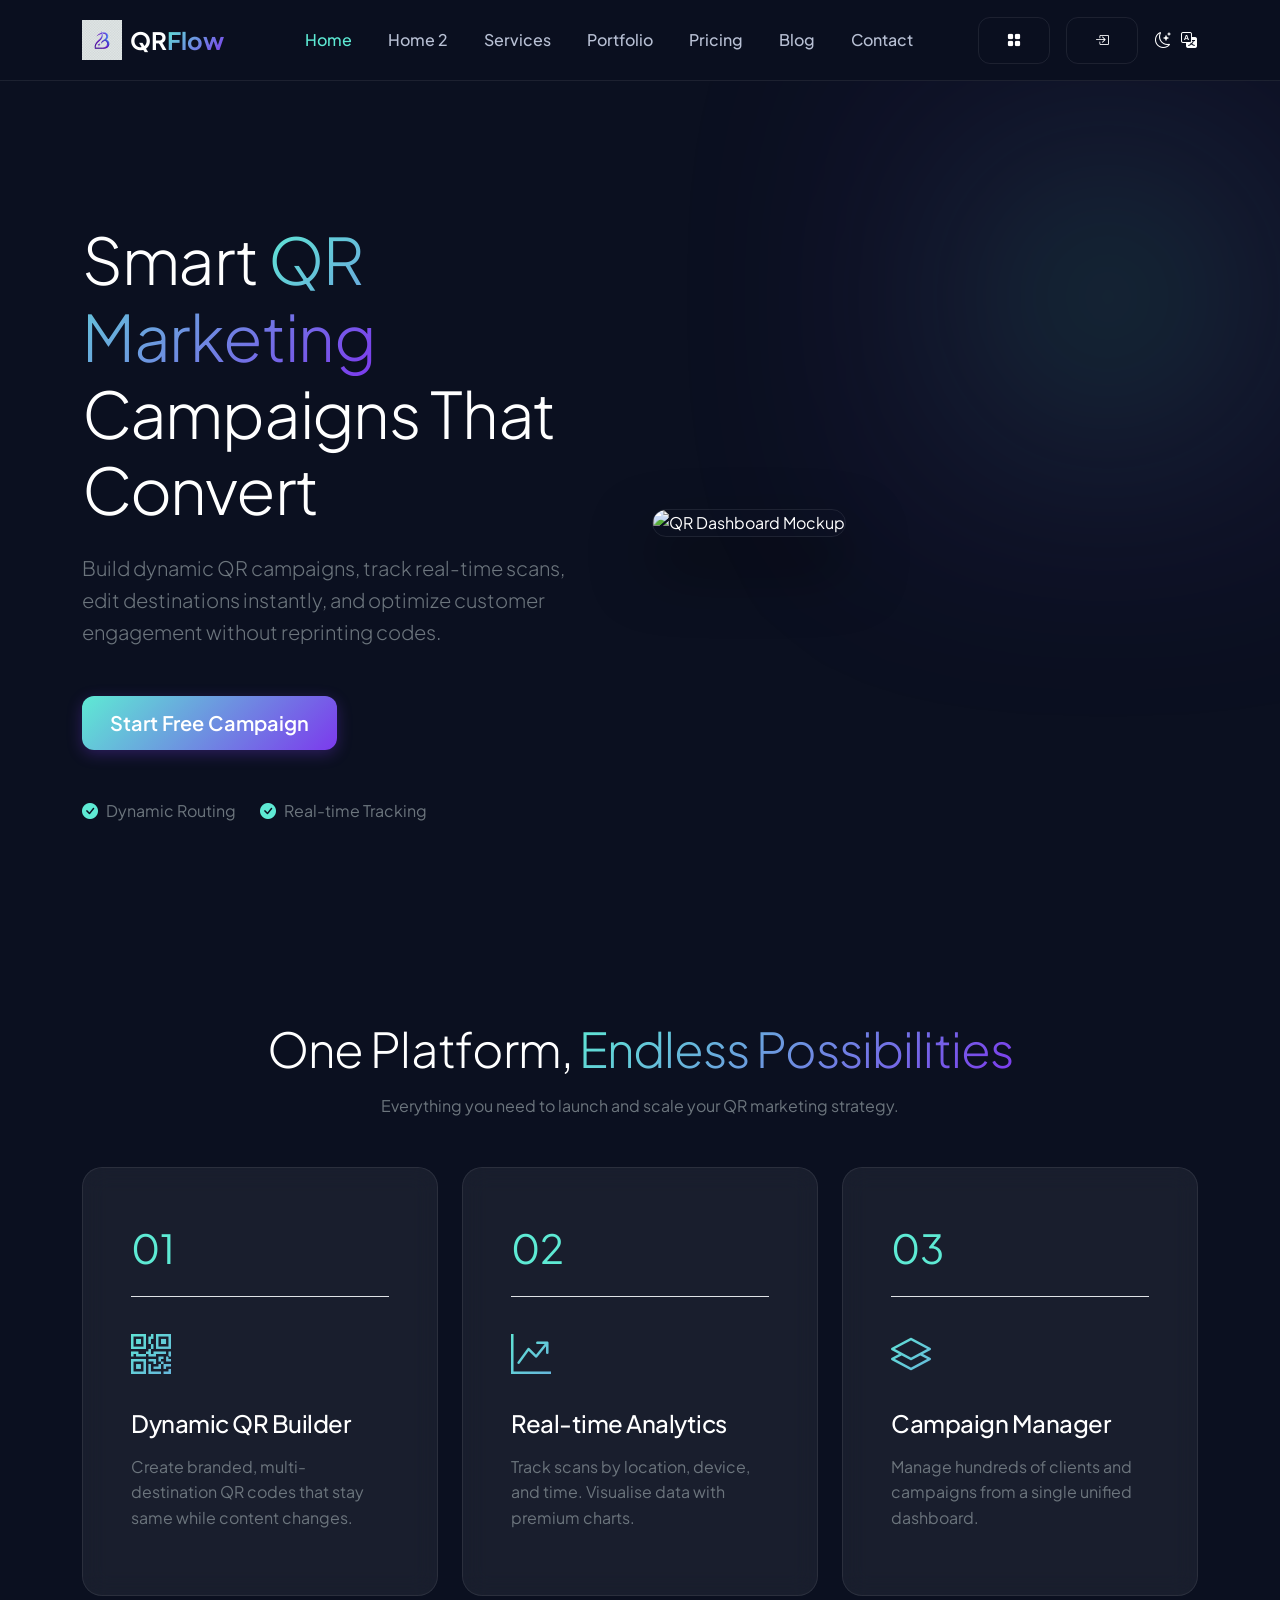
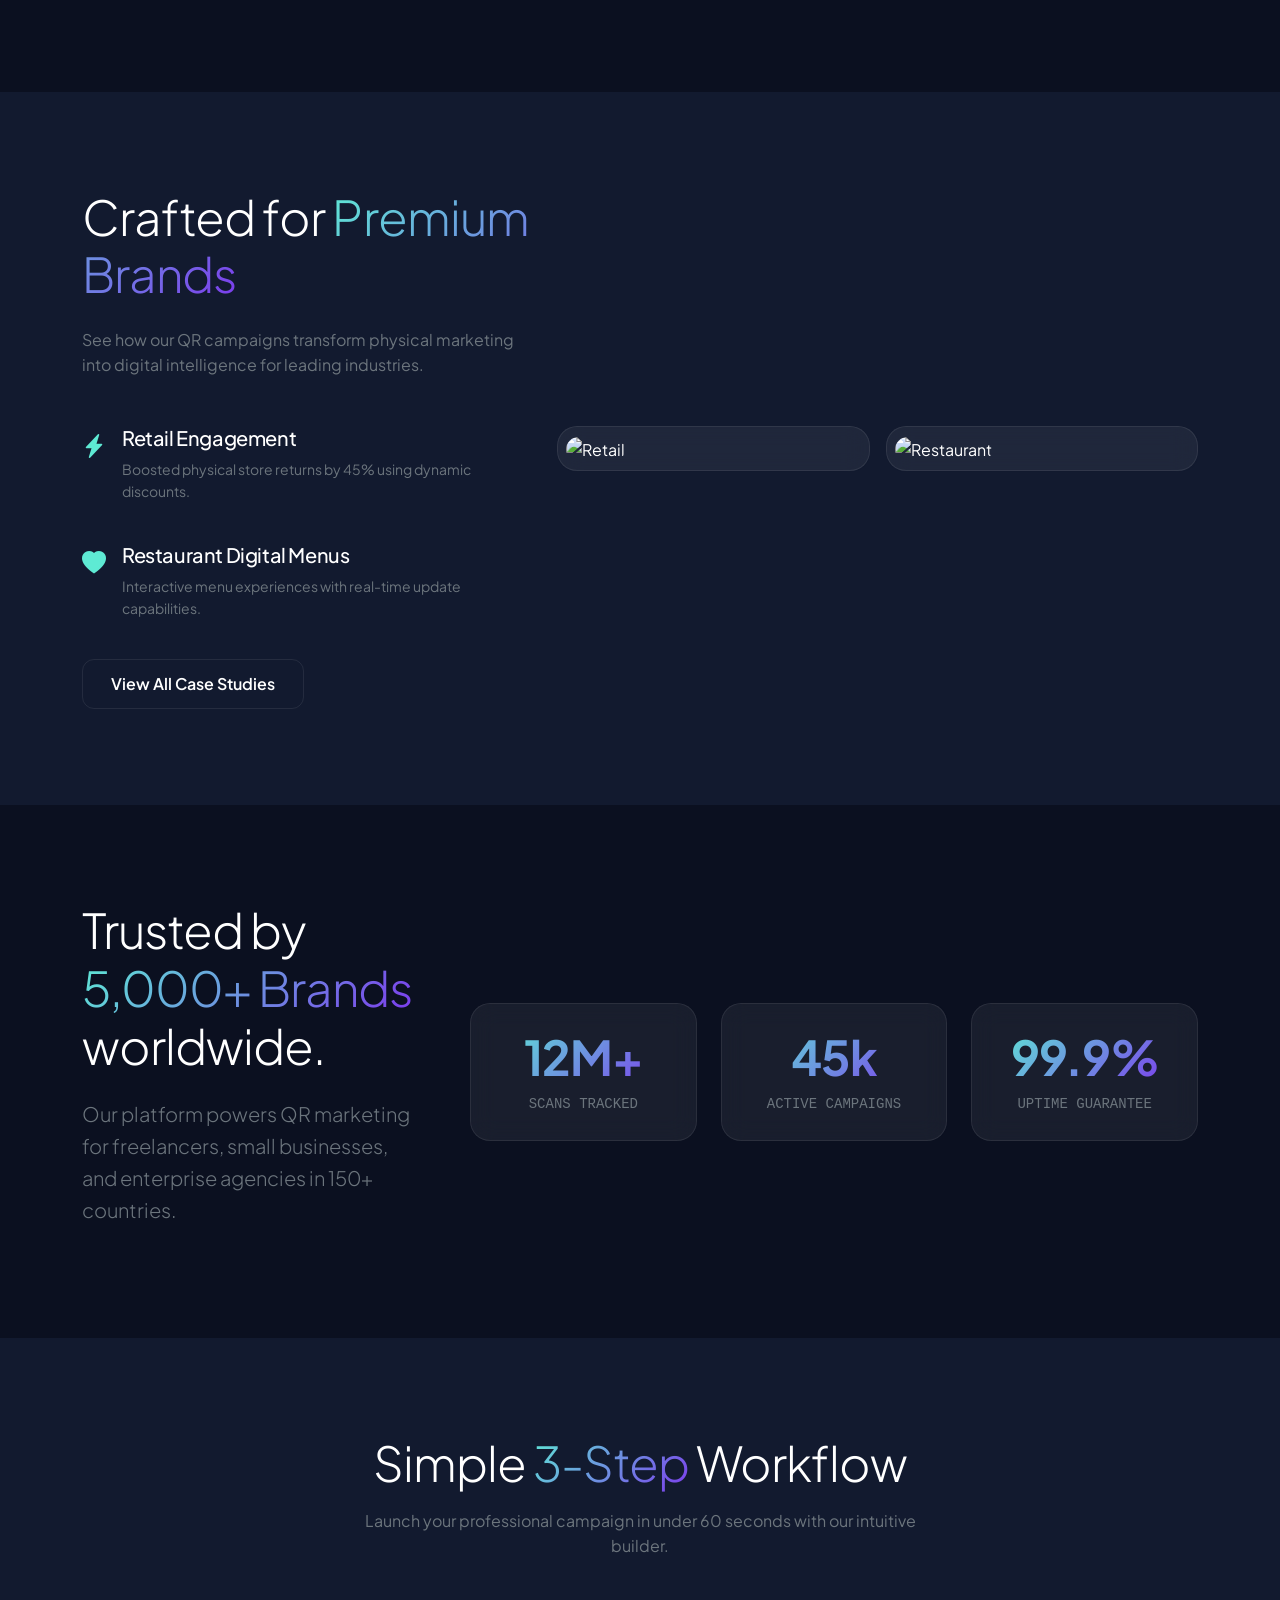
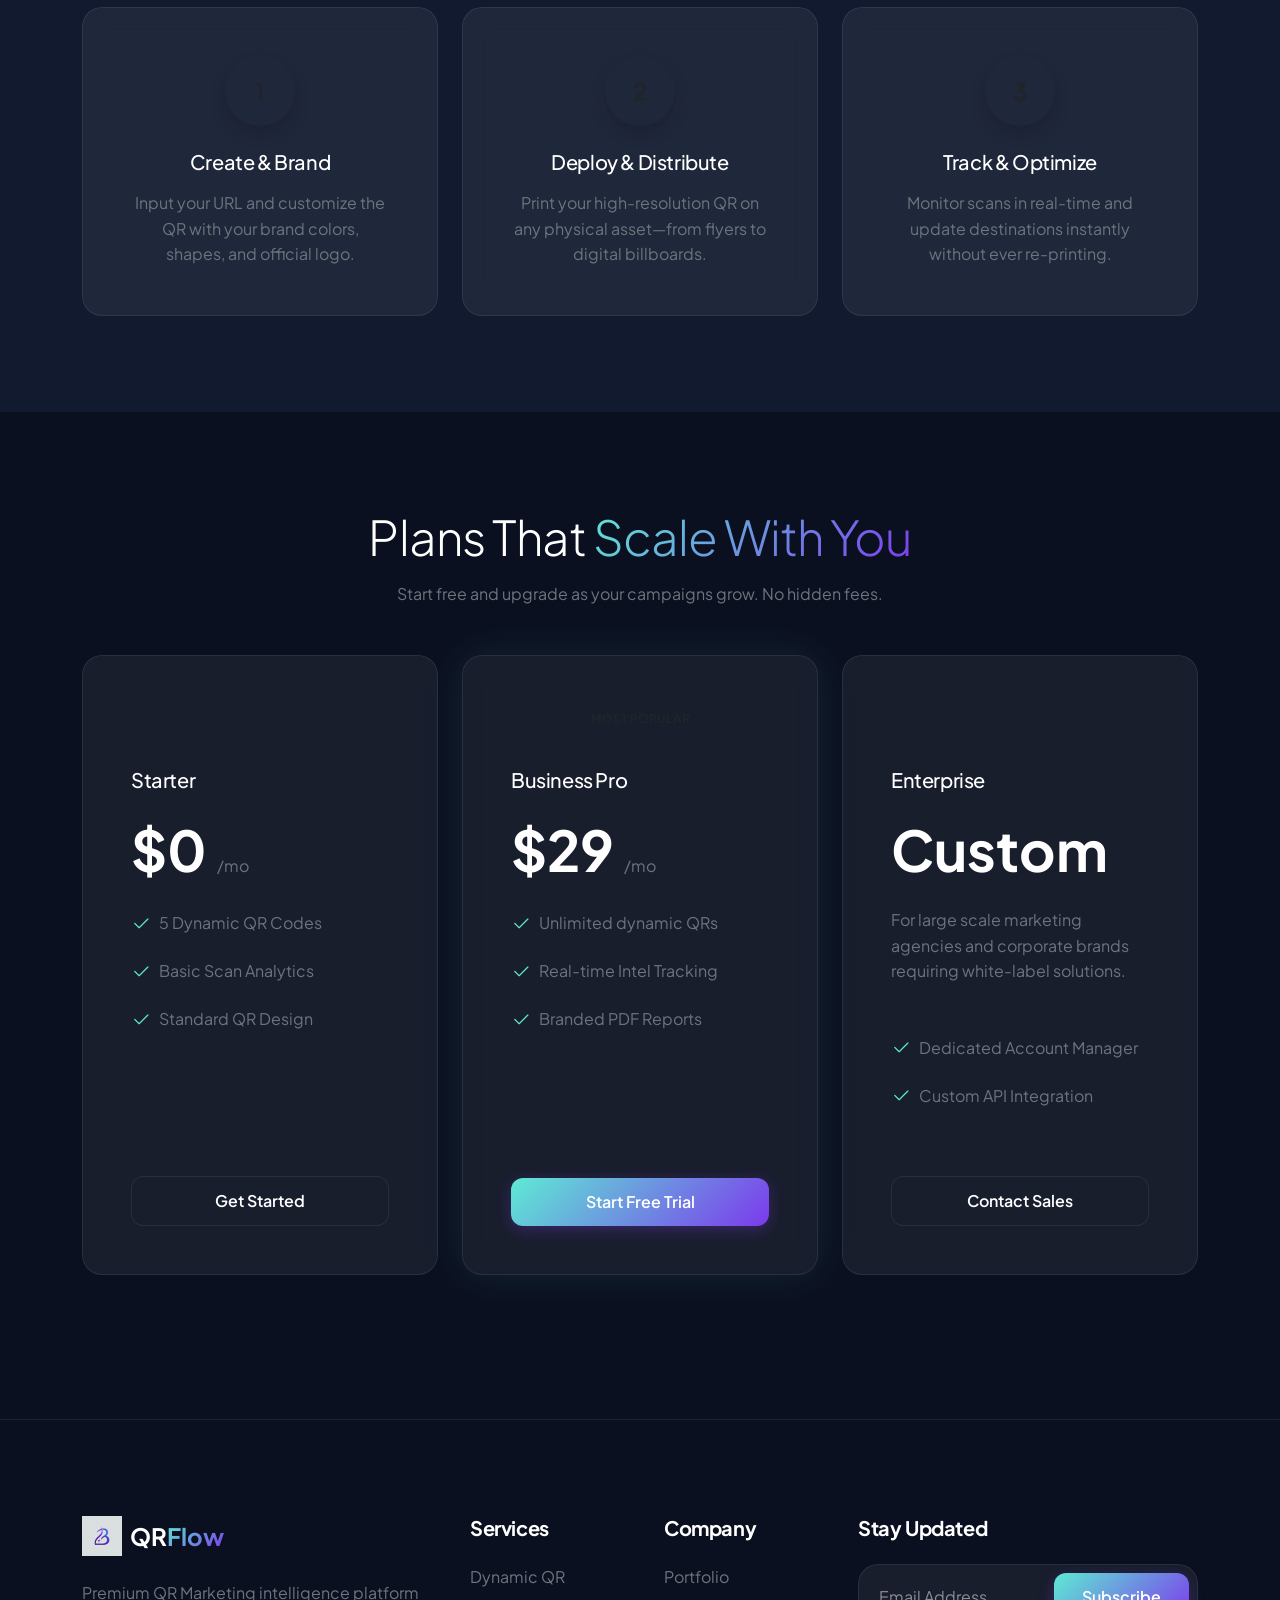
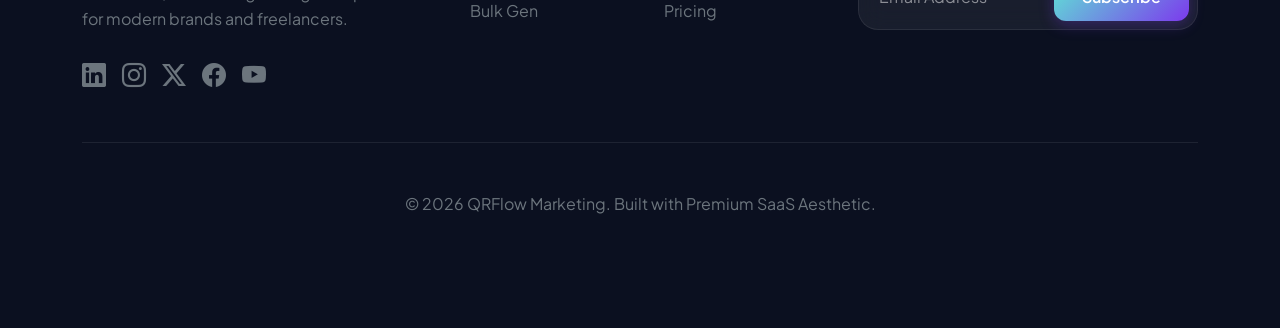
==== index.html @ 8a3e32c3 "Initialize project: Complete Premium QR SaaS platform with standardized UI and dark mode support" ====
<!DOCTYPE html>
<html lang="en">

<head>
    <meta charset="UTF-8">
    <meta name="viewport" content="width=device-width, initial-scale=1.0">
    <title>QR Campaign Builder | Smart QR Marketing Platform</title>
    <meta name="description"
        content="Build dynamic QR marketing campaigns, track scans in real-time, and optimize engagement with premium branded QR experiences.">

    <!-- Bootstrap 5 CDN -->
    <link href="https://cdn.jsdelivr.net/npm/bootstrap@10.0.0-alpha1/dist/css/bootstrap.min.css" rel="stylesheet"
        integrity="sha384-GLhlTQ8iRABdZLl6O3oVMWSktQOp6b7In1Zl3/Jr59b6EGGoI1aFkw7cmDA6j6gD" crossorigin="anonymous">
    <!-- Using 5.3.0 since 10.0.0 is not a valid version -->
    <link href="https://cdn.jsdelivr.net/npm/bootstrap@5.3.0/dist/css/bootstrap.min.css" rel="stylesheet">
    <link rel="stylesheet" href="https://cdn.jsdelivr.net/npm/bootstrap-icons@1.10.5/font/bootstrap-icons.css">

    <!-- Custom CSS -->
    <link rel="stylesheet" href="assets/css/style.css">
    <link rel="stylesheet" href="assets/css/dark-mode.css">
    <link rel="stylesheet" href="assets/css/rtl.css">
</head>

<body>

    <!-- Navbar -->
    <nav class="navbar navbar-expand-lg navbar-custom sticky-top">
        <div class="container">
            <a class="navbar-brand d-flex align-items-center" href="index.html">
                <img src="assets/images/logo.png" alt="QR Logo" class="me-2">
                <span class="fw-bold text-white fs-4">QR<span class="text-gradient">Flow</span></span>
            </a>
            <button class="navbar-toggler border-0" type="button" data-bs-toggle="collapse" data-bs-target="#navbarNav">
                <i class="bi bi-list text-white fs-2"></i>
            </button>

            <div class="collapse navbar-collapse" id="navbarNav">
                <ul class="navbar-nav mx-auto">
                    <li class="nav-item"><a class="nav-link active" href="index.html">Home</a></li>
                    <li class="nav-item"><a class="nav-link" href="home2.html">Home 2</a></li>
                    <li class="nav-item"><a class="nav-link" href="services.html">Services</a></li>
                    <li class="nav-item"><a class="nav-link" href="portfolio.html">Portfolio</a></li>
                    <li class="nav-item"><a class="nav-link" href="pricing.html">Pricing</a></li>
                    <li class="nav-item"><a class="nav-link" href="blog.html">Blog</a></li>
                    <li class="nav-item"><a class="nav-link" href="contact.html">Contact</a></li>
                </ul>
                <div class="d-flex align-items-center gap-3">
                    <a href="dashboard.html" class="btn btn-outline-custom btn-sm d-flex align-items-center"
                        title="Dashboard">
                        <i class="bi bi-grid-fill"></i>
                    </a>
                    <a href="login.html" class="btn btn-outline-custom btn-sm d-flex align-items-center" title="Login">
                        <i class="bi bi-box-arrow-in-right"></i>
                    </a>
                    <div class="d-flex gap-2">
                        <button class="btn btn-link text-white p-0" id="theme-toggle" title="Toggle Theme">
                            <i class="bi bi-moon-stars"></i>
                        </button>
                        <button class="btn btn-link text-white p-0" id="rtl-toggle" title="Toggle RTL">
                            <i class="bi bi-translate"></i>
                        </button>
                    </div>
                </div>
            </div>
        </div>
    </nav>

    <!-- Hero Section -->
    <header class="hero-section text-center text-lg-start">
        <div class="hero-glow"></div>
        <div class="container">
            <div class="row align-items-center">
                <div class="col-lg-6 mb-5 mb-lg-0">
                    <h1 class="display-3 fw-extrabold mb-4">
                        Smart <span class="text-gradient">QR Marketing</span> <br> Campaigns That Convert
                    </h1>
                    <p class="lead text-secondary mb-5 pe-lg-5">
                        Build dynamic QR campaigns, track real-time scans, edit destinations instantly, and optimize
                        customer engagement without reprinting codes.
                    </p>
                    <div class="d-flex flex-column flex-sm-row gap-3">
                        <a href="dashboard.html" class="btn btn-primary-custom btn-lg">Start Free Campaign</a>
                    </div>
                    <div class="mt-5 d-flex align-items-center gap-4 text-secondary">
                        <div class="d-flex align-items-center"><i
                                class="bi bi-check-circle-fill text-primary-accent me-2"></i> Dynamic Routing</div>
                        <div class="d-flex align-items-center"><i
                                class="bi bi-check-circle-fill text-primary-accent me-2"></i> Real-time Tracking</div>
                    </div>
                </div>
                <div class="col-lg-6">
                    <div class="hero-mockup-wrapper float-animation">
                        <img src="https://yi-files.yellowimages.com/products/2038000/2038367/3128551-cover.jpg"
                            alt="QR Dashboard Mockup" class="img-fluid">
                    </div>
                </div>
            </div>
        </div>
    </header>

    <!-- Core Services Section -->
    <section class="py-5 my-5">
        <div class="container">
            <div class="text-center mb-5">
                <h2 class="display-5 mb-3">One Platform, <span class="text-gradient">Endless Possibilities</span></h2>
                <p class="text-secondary max-w-600 mx-auto">Everything you need to launch and scale your QR marketing
                    strategy.</p>
            </div>
            <div class="row g-4">
                <div class="col-md-4">
                    <div class="glass-card p-5 h-100">
                        <div class="mb-4 fs-1 text-primary-accent border-bottom pb-3">01</div>
                        <i class="bi bi-qr-code fs-1 text-gradient mb-4 d-block"></i>
                        <h3 class="h4 mb-3">Dynamic QR Builder</h3>
                        <p class="text-secondary">Create branded, multi-destination QR codes that stay same while
                            content changes.</p>
                    </div>
                </div>
                <div class="col-md-4">
                    <div class="glass-card p-5 h-100">
                        <div class="mb-4 fs-1 text-primary-accent border-bottom pb-3">02</div>
                        <i class="bi bi-graph-up-arrow fs-1 text-gradient mb-4 d-block"></i>
                        <h3 class="h4 mb-3">Real-time Analytics</h3>
                        <p class="text-secondary">Track scans by location, device, and time. Visualise data with premium
                            charts.</p>
                    </div>
                </div>
                <div class="col-md-4">
                    <div class="glass-card p-5 h-100">
                        <div class="mb-4 fs-1 text-primary-accent border-bottom pb-3">03</div>
                        <i class="bi bi-layers fs-1 text-gradient mb-4 d-block"></i>
                        <h3 class="h4 mb-3">Campaign Manager</h3>
                        <p class="text-secondary">Manage hundreds of clients and campaigns from a single unified
                            dashboard.</p>
                    </div>
                </div>
            </div>
        </div>
    </section>

    <!-- Portfolio/Showcase Section -->
    <section class="py-5 bg-secondary-bg">
        <div class="container py-5">
            <div class="row align-items-center">
                <div class="col-lg-5 mb-5 mb-lg-0">
                    <h2 class="display-5 mb-4">Crafted for <span class="text-gradient">Premium Brands</span></h2>
                    <p class="text-secondary mb-5">See how our QR campaigns transform physical marketing into digital
                        intelligence for leading industries.</p>
                    <ul class="list-unstyled">
                        <li class="mb-4 d-flex align-items-start">
                            <i class="bi bi-lightning-charge-fill text-primary-accent me-3 fs-4"></i>
                            <div>
                                <h4 class="h5">Retail Engagement</h4>
                                <p class="text-secondary text-sm">Boosted physical store returns by 45% using dynamic
                                    discounts.</p>
                            </div>
                        </li>
                        <li class="mb-4 d-flex align-items-start">
                            <i class="bi bi-heart-fill text-primary-accent me-3 fs-4"></i>
                            <div>
                                <h4 class="h5">Restaurant Digital Menus</h4>
                                <p class="text-secondary text-sm">Interactive menu experiences with real-time update
                                    capabilities.</p>
                            </div>
                        </li>
                    </ul>
                    <a href="portfolio.html" class="btn btn-outline-custom">View All Case Studies</a>
                </div>
                <div class="col-lg-7">
                    <div class="row g-3">
                        <div class="col-6">
                            <div class="glass-card p-2">
                                <img src="https://images.unsplash.com/photo-1557821552-17105176677c?auto=format&fit=crop&q=80&w=400"
                                    class="img-fluid rounded-4" alt="Retail">
                            </div>
                        </div>
                        <div class="col-6">
                            <div class="glass-card p-2">
                                <img src="https://images.unsplash.com/photo-1517248135467-4c7edcad34c4?auto=format&fit=crop&q=80&w=400"
                                    class="img-fluid rounded-4" alt="Restaurant">
                            </div>
                        </div>
                    </div>
                </div>
            </div>
        </div>
    </section>

    <!-- Trusted By / Stats Section -->
    <section class="py-5">
        <div class="container py-5">
            <div class="row align-items-center g-5">
                <div class="col-lg-4">
                    <h2 class="display-5 mb-4">Trusted by <span class="text-gradient">5,000+ Brands</span> worldwide.
                    </h2>
                    <p class="text-secondary lead">Our platform powers QR marketing for freelancers, small businesses,
                        and enterprise agencies in 150+ countries.</p>
                </div>
                <div class="col-lg-8">
                    <div class="row g-4 text-center">
                        <div class="col-md-4">
                            <div class="glass-card p-4">
                                <h3 class="display-5 fw-bold text-gradient mb-2">12M+</h3>
                                <p class="text-secondary small mb-0 font-monospace">SCANS TRACKED</p>
                            </div>
                        </div>
                        <div class="col-md-4">
                            <div class="glass-card p-4">
                                <h3 class="display-5 fw-bold text-gradient mb-2">45k</h3>
                                <p class="text-secondary small mb-0 font-monospace">ACTIVE CAMPAIGNS</p>
                            </div>
                        </div>
                        <div class="col-md-4">
                            <div class="glass-card p-4">
                                <h3 class="display-5 fw-bold text-gradient mb-2">99.9%</h3>
                                <p class="text-secondary small mb-0 font-monospace">UPTIME GUARANTEE</p>
                            </div>
                        </div>
                    </div>
                </div>
            </div>
        </div>
    </section>

    <!-- How It Works Section -->
    <section class="py-5 bg-secondary-bg">
        <div class="container py-5">
            <div class="text-center mb-5">
                <h2 class="display-5 mb-3">Simple <span class="text-gradient">3-Step</span> Workflow</h2>
                <p class="text-secondary max-w-600 mx-auto">Launch your professional campaign in under 60 seconds with
                    our intuitive builder.</p>
            </div>
            <div class="row g-4">
                <div class="col-md-4">
                    <div class="glass-card p-5 h-100 text-center">
                        <div class="mb-4 mx-auto d-flex align-items-center justify-content-center bg-primary-accent text-dark fw-bold rounded-circle shadow"
                            style="width: 70px; height: 70px; font-size: 1.5rem;">1</div>
                        <h4 class="h5 mb-3">Create & Brand</h4>
                        <p class="text-secondary mb-0">Input your URL and customize the QR with your brand colors,
                            shapes, and official logo.</p>
                    </div>
                </div>
                <div class="col-md-4">
                    <div class="glass-card p-5 h-100 text-center">
                        <div class="mb-4 mx-auto d-flex align-items-center justify-content-center bg-primary-accent text-dark fw-bold rounded-circle shadow"
                            style="width: 70px; height: 70px; font-size: 1.5rem;">2</div>
                        <h4 class="h5 mb-3">Deploy & Distribute</h4>
                        <p class="text-secondary mb-0">Print your high-resolution QR on any physical asset—from flyers
                            to digital billboards.</p>
                    </div>
                </div>
                <div class="col-md-4">
                    <div class="glass-card p-5 h-100 text-center">
                        <div class="mb-4 mx-auto d-flex align-items-center justify-content-center bg-primary-accent text-dark fw-bold rounded-circle shadow"
                            style="width: 70px; height: 70px; font-size: 1.5rem;">3</div>
                        <h4 class="h5 mb-3">Track & Optimize</h4>
                        <p class="text-secondary mb-0">Monitor scans in real-time and update destinations instantly
                            without ever re-printing.</p>
                    </div>
                </div>
            </div>
        </div>
    </section>

    <!-- Pricing Preview Section -->
    <section class="py-5">
        <div class="container py-5">
            <div class="text-center mb-5">
                <h2 class="display-5 mb-3">Plans That <span class="text-gradient">Scale With You</span></h2>
                <p class="text-secondary max-w-600 mx-auto">Start free and upgrade as your campaigns grow. No hidden
                    fees.</p>
            </div>
            <div class="row g-4 justify-content-center">
                <div class="col-lg-4 col-md-6">
                    <div class="glass-card p-5 h-100 d-flex flex-column">
                        <div style="height: 40px;" class="mb-4"></div> <!-- Badge Spacer -->
                        <h4 class="h5 text-white mb-4">Starter</h4>
                        <div class="display-4 fw-bold mb-4 text-white">$0 <span
                                class="fs-6 text-secondary fw-normal">/mo</span></div>
                        <ul class="list-unstyled mb-5 text-secondary">
                            <li class="mb-3 d-flex align-items-center gap-2"><i
                                    class="bi bi-check2 text-primary-accent fs-5"></i> 5 Dynamic QR Codes</li>
                            <li class="mb-3 d-flex align-items-center gap-2"><i
                                    class="bi bi-check2 text-primary-accent fs-5"></i> Basic Scan Analytics</li>
                            <li class="mb-3 d-flex align-items-center gap-2"><i
                                    class="bi bi-check2 text-primary-accent fs-5"></i> Standard QR Design</li>
                        </ul>
                        <div class="mt-auto">
                            <a href="register.html" class="btn btn-outline-custom w-100">Get Started</a>
                        </div>
                    </div>
                </div>
                <div class="col-lg-4 col-md-6">
                    <div class="glass-card p-5 h-100 border-primary-accent d-flex flex-column"
                        style="box-shadow: 0 0 40px rgba(94, 234, 212, 0.1);">
                        <div class="text-center mb-4" style="height: 40px;">
                            <div class="badge bg-primary-accent text-dark px-3 py-2">MOST POPULAR</div>
                        </div>
                        <h4 class="h5 text-white mb-4">Business Pro</h4>
                        <div class="display-4 fw-bold mb-4 text-white">$29 <span
                                class="fs-6 text-secondary fw-normal">/mo</span></div>
                        <ul class="list-unstyled mb-5 text-secondary">
                            <li class="mb-3 d-flex align-items-center gap-2"><i
                                    class="bi bi-check2 text-primary-accent fs-5"></i> Unlimited dynamic QRs</li>
                            <li class="mb-3 d-flex align-items-center gap-2"><i
                                    class="bi bi-check2 text-primary-accent fs-5"></i> Real-time Intel Tracking</li>
                            <li class="mb-3 d-flex align-items-center gap-2"><i
                                    class="bi bi-check2 text-primary-accent fs-5"></i> Branded PDF Reports</li>
                        </ul>
                        <div class="mt-auto">
                            <a href="register.html" class="btn btn-primary-custom w-100">Start Free Trial</a>
                        </div>
                    </div>
                </div>
                <div class="col-lg-4 col-md-6">
                    <div class="glass-card p-5 h-100 d-flex flex-column">
                        <div style="height: 40px;" class="mb-4"></div> <!-- Badge Spacer -->
                        <h4 class="h5 text-white mb-4">Enterprise</h4>
                        <div class="display-4 fw-bold mb-4 text-white">Custom</div>
                        <p class="text-secondary mb-5">For large scale marketing agencies and corporate brands requiring
                            white-label solutions.</p>
                        <ul class="list-unstyled mb-5 text-secondary">
                            <li class="mb-3 d-flex align-items-center gap-2"><i
                                    class="bi bi-check2 text-primary-accent fs-5"></i> Dedicated Account Manager</li>
                            <li class="mb-3 d-flex align-items-center gap-2"><i
                                    class="bi bi-check2 text-primary-accent fs-5"></i> Custom API Integration</li>
                        </ul>
                        <div class="mt-auto">
                            <a href="contact.html" class="btn btn-outline-custom w-100">Contact Sales</a>
                        </div>
                    </div>
                </div>
            </div>
        </div>
    </section>

    <!-- Footer -->
    <footer class="py-5 mt-5 border-top border-color">
        <div class="container py-5">
            <div class="row g-5">
                <div class="col-lg-4">
                    <a class="navbar-brand d-flex align-items-center mb-4" href="#">
                        <img src="assets/images/logo.png" alt="QR Logo" height="30" class="me-2">
                        <span class="fw-bold text-white fs-4">QR<span class="text-gradient">Flow</span></span>
                    </a>
                    <p class="text-secondary">Premium QR Marketing intelligence platform for modern brands and
                        freelancers.</p>
                    <div class="d-flex gap-3 fs-4 mt-4 social-links">
                        <a href="#" class="text-secondary"><i class="bi bi-linkedin"></i></a>
                        <a href="#" class="text-secondary"><i class="bi bi-instagram"></i></a>
                        <a href="#" class="text-secondary"><i class="bi bi-twitter-x"></i></a>
                        <a href="#" class="text-secondary"><i class="bi bi-facebook"></i></a>
                        <a href="#" class="text-secondary"><i class="bi bi-youtube"></i></a>
                    </div>
                </div>
                <div class="col-6 col-lg-2">
                    <h5 class="mb-4">Services</h5>
                    <ul class="list-unstyled text-secondary">
                        <li class="mb-2"><a href="#" class="text-decoration-none text-secondary">Dynamic QR</a></li>
                        <li class="mb-2"><a href="#" class="text-decoration-none text-secondary">Bulk Gen</a></li>
                    </ul>
                </div>
                <div class="col-6 col-lg-2">
                    <h5 class="mb-4">Company</h5>
                    <ul class="list-unstyled text-secondary">
                        <li class="mb-2"><a href="#" class="text-decoration-none text-secondary">Portfolio</a></li>
                        <li class="mb-2"><a href="#" class="text-decoration-none text-secondary">Pricing</a></li>
                    </ul>
                </div>
                <div class="col-lg-4">
                    <h5 class="mb-4">Stay Updated</h5>
                    <div class="glass-card p-2 d-flex">
                        <input type="email" class="form-control bg-transparent border-0 text-white shadow-none"
                            placeholder="Email Address">
                        <button class="btn btn-primary-custom ms-2">Subscribe</button>
                    </div>
                </div>
            </div>
            <div class="text-center mt-5 pt-5 text-secondary border-top border-color">
                <p>&copy; 2026 QRFlow Marketing. Built with Premium SaaS Aesthetic.</p>
            </div>
        </div>
    </footer>

    <!-- Scripts -->
    <script src="https://cdn.jsdelivr.net/npm/bootstrap@5.3.0/dist/js/bootstrap.bundle.min.js"></script>
    <script src="https://cdn.jsdelivr.net/npm/chart.js"></script>
    <script src="assets/js/main.js"></script>
</body>

</html>
---- assets/css/style.css ----
@import url('https://fonts.googleapis.com/css2?family=Plus+Jakarta+Sans:wght@300;400;500;600;700;800&display=swap');

:root {
    --primary-bg: #0b1020;
    --secondary-bg: #121a2f;
    --card-bg: rgba(255, 255, 255, 0.06);
    --primary-accent: #5eead4;
    --secondary-accent: #7c3aed;
    --gradient-primary: linear-gradient(135deg, #5eead4, #7c3aed);
    --text-primary: #ffffff;
    --text-secondary: #b8c0d4;
    --border-color: rgba(255, 255, 255, 0.08);
    --glow-color: rgba(94, 234, 212, 0.25);
    --success: #22c55e;
    --warning: #f59e0b;
    --error: #ef4444;
    --transition: all 0.3s cubic-bezier(0.4, 0, 0.2, 1);
}

* {
    margin: 0;
    padding: 0;
    box-sizing: border-box;
}

body {
    font-family: 'Plus Jakarta Sans', sans-serif;
    background-color: var(--primary-bg);
    color: var(--text-primary);
    overflow-x: hidden;
    line-height: 1.6;
}

/* Glassmorphism */
.glass-card {
    background: var(--card-bg);
    backdrop-filter: blur(12px);
    -webkit-backdrop-filter: blur(12px);
    border: 1px solid var(--border-color);
    border-radius: 20px;
    transition: var(--transition);
}

.glass-card:hover {
    border-color: var(--primary-accent);
    box-shadow: 0 0 20px var(--glow-color);
    transform: translateY(-5px);
}

/* Typography */
h1,
h2,
h3,
h4,
h5,
h6 {
    font-weight: 700;
    letter-spacing: -0.02em;
}

.text-gradient {
    background: var(--gradient-primary);
    -webkit-background-clip: text;
    background-clip: text;
    -webkit-text-fill-color: transparent;
}

/* Buttons */
.btn-primary-custom {
    background: var(--gradient-primary);
    border: none;
    color: white;
    padding: 12px 28px;
    border-radius: 12px;
    font-weight: 600;
    transition: var(--transition);
    box-shadow: 0 4px 15px rgba(124, 58, 237, 0.3);
}

.btn-primary-custom:hover {
    transform: translateY(-2px);
    box-shadow: 0 6px 20px rgba(124, 58, 237, 0.5);
    color: white;
}

.btn-outline-custom {
    background: transparent;
    border: 1px solid var(--border-color);
    color: var(--text-primary);
    padding: 12px 28px;
    border-radius: 12px;
    font-weight: 600;
    transition: var(--transition);
}

.btn-outline-custom:hover {
    background: var(--card-bg);
    border-color: var(--primary-accent);
    color: var(--primary-accent);
}

/* Navbar */
.navbar-custom {
    background: rgba(11, 16, 32, 0.8);
    backdrop-filter: blur(15px);
    border-bottom: 1px solid var(--border-color);
    padding: 15px 0;
    transition: var(--transition);
}

.navbar-brand img {
    height: 40px;
}

.nav-link {
    color: var(--text-secondary) !important;
    font-weight: 500;
    margin: 0 10px;
    transition: var(--transition);
}

.nav-link:hover,
.nav-link.active {
    color: var(--primary-accent) !important;
}

/* Hero Section */
.hero-section {
    padding: 140px 0 100px;
    position: relative;
    overflow: hidden;
}

.hero-glow {
    position: absolute;
    top: -10%;
    right: -10%;
    width: 600px;
    height: 600px;
    background: radial-gradient(circle, rgba(94, 234, 212, 0.15) 0%, rgba(124, 58, 237, 0.05) 50%, transparent 100%);
    filter: blur(80px);
    z-index: -1;
}

.hero-mockup-wrapper {
    position: relative;
    z-index: 1;
}

.hero-mockup-wrapper img {
    width: 100%;
    border-radius: 30px;
    border: 1px solid var(--border-color);
    box-shadow: 0 30px 60px rgba(0, 0, 0, 0.5);
}

/* Animations */
@keyframes float {
    0% {
        transform: translateY(0px);
    }

    50% {
        transform: translateY(-20px);
    }

    100% {
        transform: translateY(0px);
    }
}

.float-animation {
    animation: float 6s ease-in-out infinite;
}

/* Dashboard UI */
.dashboard-card {
    background: var(--card-bg);
    border: 1px solid var(--border-color);
    border-radius: 16px;
    padding: 24px;
    height: 100%;
    transition: var(--transition);
}

.stat-icon {
    width: 48px;
    height: 48px;
    display: flex;
    align-items: center;
    justify-content: center;
    border-radius: 12px;
    font-size: 1.5rem;
    margin-bottom: 20px;
}

.sidebar-nav {
    list-style: none;
    padding: 0;
}

.sidebar-link {
    display: flex;
    align-items: center;
    padding: 12px 20px;
    color: var(--text-secondary);
    text-decoration: none;
    border-radius: 10px;
    margin-bottom: 8px;
    transition: var(--transition);
}

.sidebar-link i {
    width: 24px;
    margin-right: 12px;
    font-size: 1.2rem;
}

.sidebar-link:hover,
.sidebar-link.active {
    background: rgba(94, 234, 212, 0.1);
    color: var(--primary-accent);
}

.table-glass {
    border-collapse: separate;
    border-spacing: 0 10px;
}

.table-glass tr td,
.table-glass tr th {
    background: var(--card-bg);
    border: none;
    padding: 15px 20px;
    vertical-align: middle;
}

.table-glass tr td:first-child {
    border-radius: 12px 0 0 12px;
}

.table-glass tr td:last-child {
    border-radius: 0 12px 12px 0;
}

.status-badge {
    padding: 5px 12px;
    border-radius: 20px;
    font-size: 0.8rem;
    font-weight: 600;
}

.status-active {
    background: rgba(34, 197, 94, 0.1);
    color: var(--success);
}

.status-paused {
    background: rgba(245, 158, 11, 0.1);
    color: var(--warning);
}

/* Sidebar & Main Content Layout */
.sidebar {
    width: 280px;
    background: var(--secondary-bg);
    border-right: 1px solid var(--border-color);
    height: 100vh;
    position: fixed;
    top: 0;
    left: 0;
    padding: 30px;
    z-index: 1000;
    transition: var(--transition);
}

.main-content {
    margin-left: 280px;
    padding: 40px;
    min-height: 100vh;
}

/* Responsive */
@media (max-width: 991px) {
    .sidebar {
        transform: translateX(-100%);
    }

    .sidebar.active {
        transform: translateX(0);
    }

    .main-content {
        margin-left: 0;
    }
}

.max-w-600 {
    max-width: 600px;
}

.text-sm {
    font-size: 0.875rem;
}

.bg-secondary-bg {
    background-color: var(--secondary-bg);
}

.border-color {
    border-color: var(--border-color) !important;
}

.text-primary-accent {
    color: var(--primary-accent) !important;
}

/* Form Controls Visibility */
.form-control,
.form-select {
    color: var(--text-primary) !important;
}

.form-control::placeholder {
    color: rgba(255, 255, 255, 0.5) !important;
    opacity: 1 !important;
}

.form-control:focus {
    color: var(--text-primary) !important;
    border-color: var(--primary-accent);
    background-color: rgba(255, 255, 255, 0.02);
}

.input-group-text {
    background-color: transparent;
    border-color: var(--border-color);
    color: var(--text-secondary);
}

/* Social Links Hover */
.social-links a {
    transition: all 0.3s ease;
}

.social-links a:hover {
    color: var(--primary-accent) !important;
    transform: translateY(-5px);
}
---- assets/css/dark-mode.css ----
/* Light Mode Overrides for QRFlow Marketing Platform */

body.light-theme {
    --primary-bg: #f1f5f9;
    --secondary-bg: #ffffff;
    --card-bg: #ffffff;
    --text-primary: #0f172a;
    --text-secondary: #475569;
    --border-color: rgba(0, 0, 0, 0.1);
    background-color: var(--primary-bg);
    color: var(--text-primary);
}

/* Navbar Light Theme */
body.light-theme .navbar-custom {
    background: rgba(255, 255, 255, 0.8);
    backdrop-filter: blur(15px);
    border-bottom: 1px solid rgba(0, 0, 0, 0.05);
}

body.light-theme .nav-link {
    color: #475569 !important;
}

body.light-theme .nav-link:hover,
body.light-theme .nav-link.active {
    color: var(--secondary-accent) !important;
}

body.light-theme .navbar-brand .text-white {
    color: #0f172a !important;
}

/* Sections & Typography */
body.light-theme .bg-secondary-bg {
    background-color: #ffffff;
}

body.light-theme .text-secondary {
    color: #475569 !important;
}

body.light-theme .text-white {
    color: #0f172a !important;
}

body.light-theme .display-3,
body.light-theme .display-5,
body.light-theme .h1,
body.light-theme .h2,
body.light-theme .h3,
body.light-theme .h4,
body.light-theme .h5 {
    color: #0f172a;
}

/* Cards & Dashboard Elements */
body.light-theme .glass-card {
    background: #ffffff;
    border-color: rgba(0, 0, 0, 0.1);
    box-shadow: 0 10px 40px rgba(0, 0, 0, 0.04);
}

body.light-theme .glass-card:hover {
    border-color: var(--secondary-accent);
}

body.light-theme .dashboard-card {
    background: #ffffff;
    border-color: rgba(0, 0, 0, 0.08);
    box-shadow: 0 4px 20px rgba(0, 0, 0, 0.02);
}

body.light-theme .sidebar {
    background: #ffffff;
    border-right: 1px solid rgba(0, 0, 0, 0.08);
}

body.light-theme .sidebar-link {
    color: #475569;
}

body.light-theme .sidebar-link:hover,
body.light-theme .sidebar-link.active {
    background: rgba(124, 58, 237, 0.05);
    color: var(--secondary-accent);
}

/* Tables */
body.light-theme .table-dark {
    --bs-table-bg: transparent;
    color: #0f172a;
}

body.light-theme .table-glass tr td,
body.light-theme .table-glass tr th {
    background: #ffffff;
    color: #0f172a;
    border-bottom: 1px solid rgba(0, 0, 0, 0.05);
}

body.light-theme .table-glass th.text-secondary {
    color: #64748b !important;
}

/* Form Controls */
body.light-theme .form-control,
body.light-theme .form-select {
    border-color: rgba(0, 0, 0, 0.1);
    color: #0f172a !important;
}

body.light-theme .form-control::placeholder {
    color: #94a3b8;
}

body.light-theme .input-group-text {
    border-color: rgba(0, 0, 0, 0.1);
    color: #64748b;
}

/* Auth Pages Specific */
body.light-theme .auth-image {
    filter: grayscale(0.2) brightness(1.1);
}

/* Footer */
body.light-theme footer {
    border-top: 1px solid rgba(0, 0, 0, 0.05);
}

body.light-theme footer .text-secondary {
    color: #64748b !important;
}

body.light-theme .border-color {
    border-color: rgba(0, 0, 0, 0.1) !important;
}

/* Buttons */
body.light-theme .btn-outline-custom {
    color: #0f172a;
    border-color: rgba(0, 0, 0, 0.1);
}

body.light-theme .btn-outline-custom:hover {
    background: #f1f5f9;
}
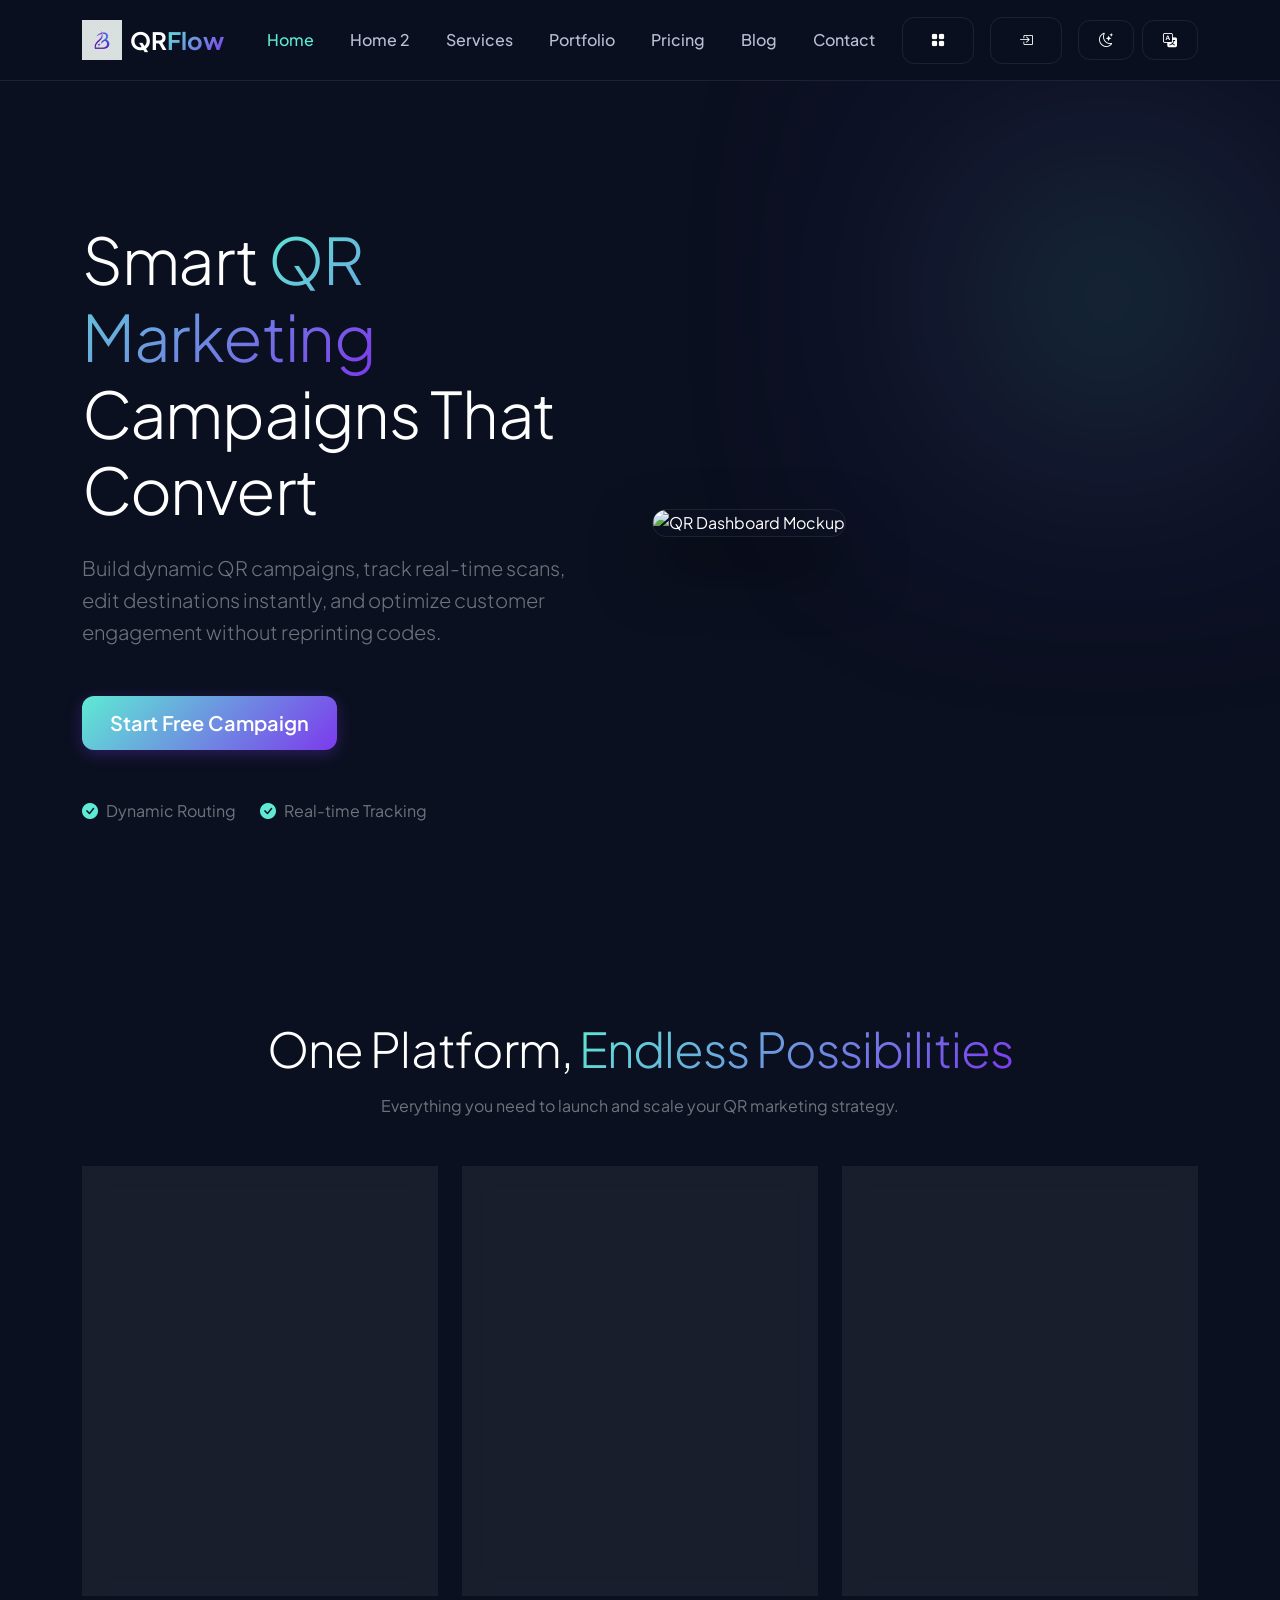
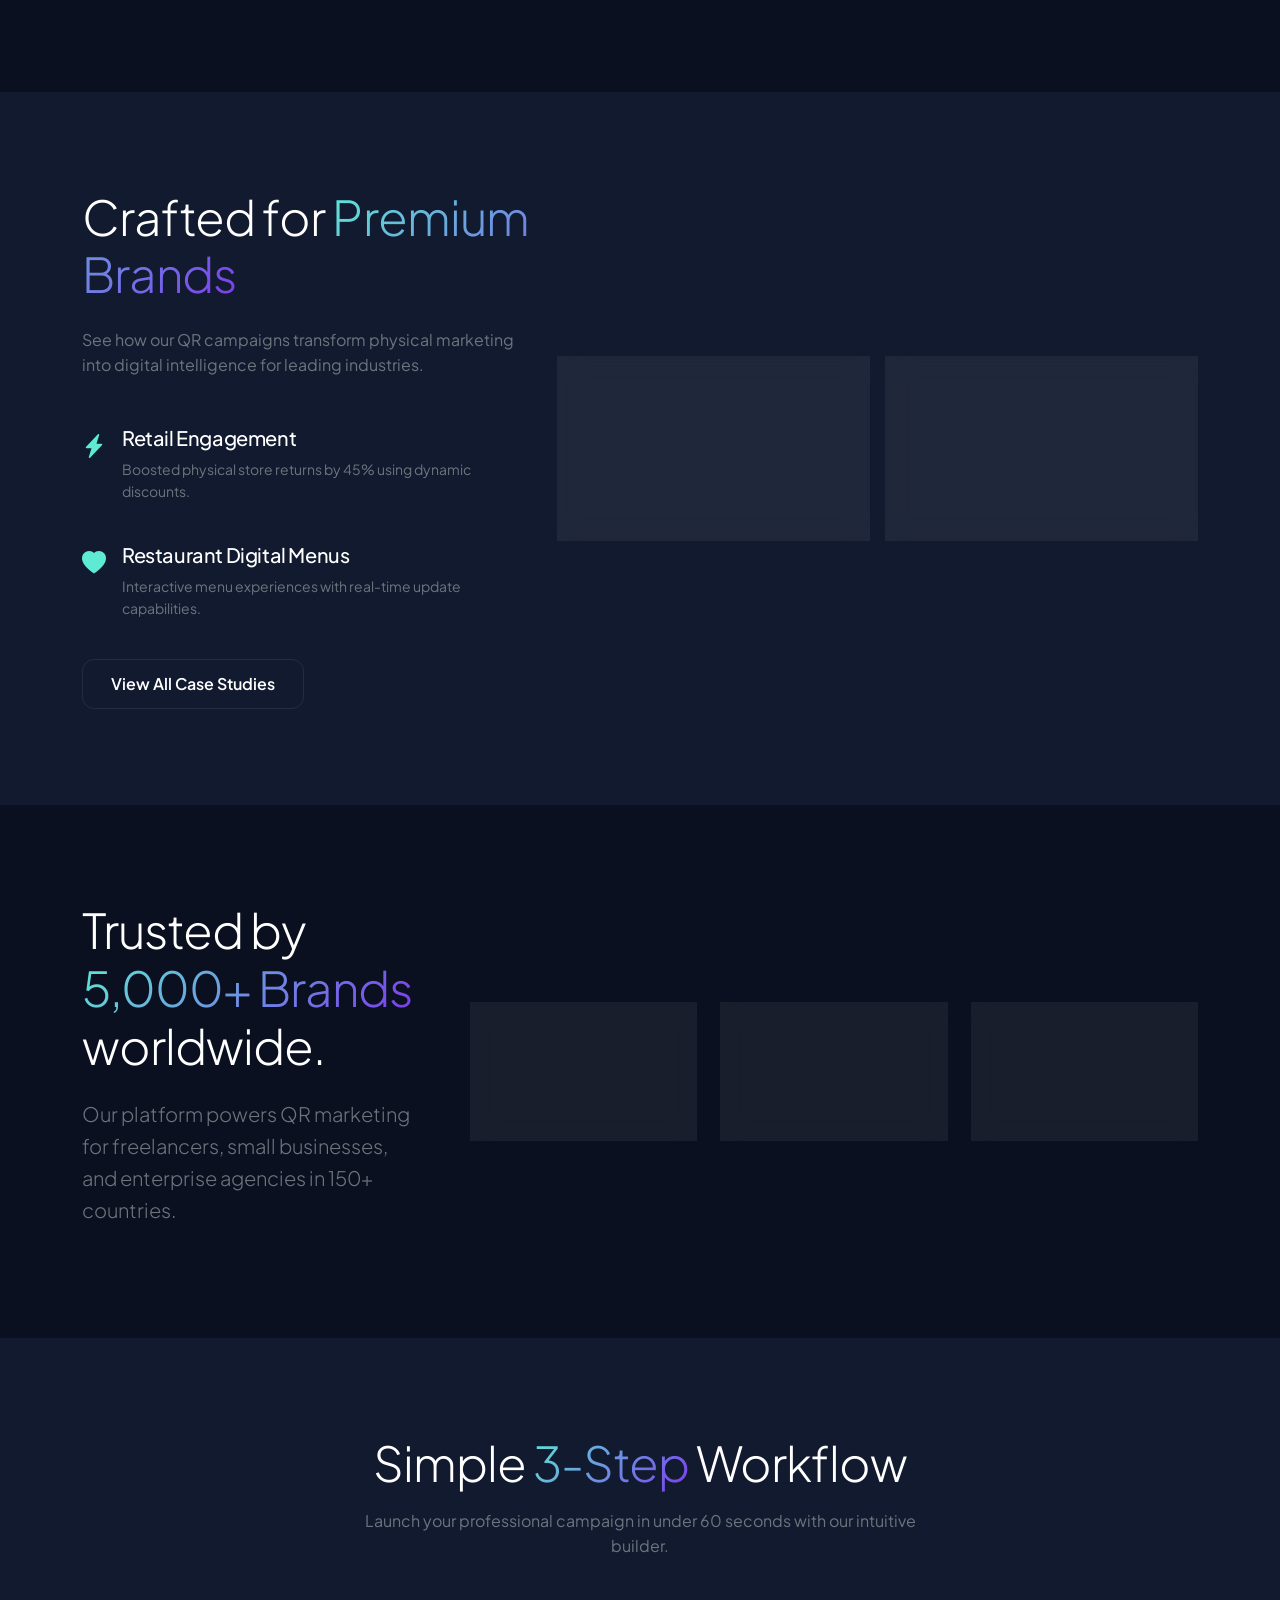
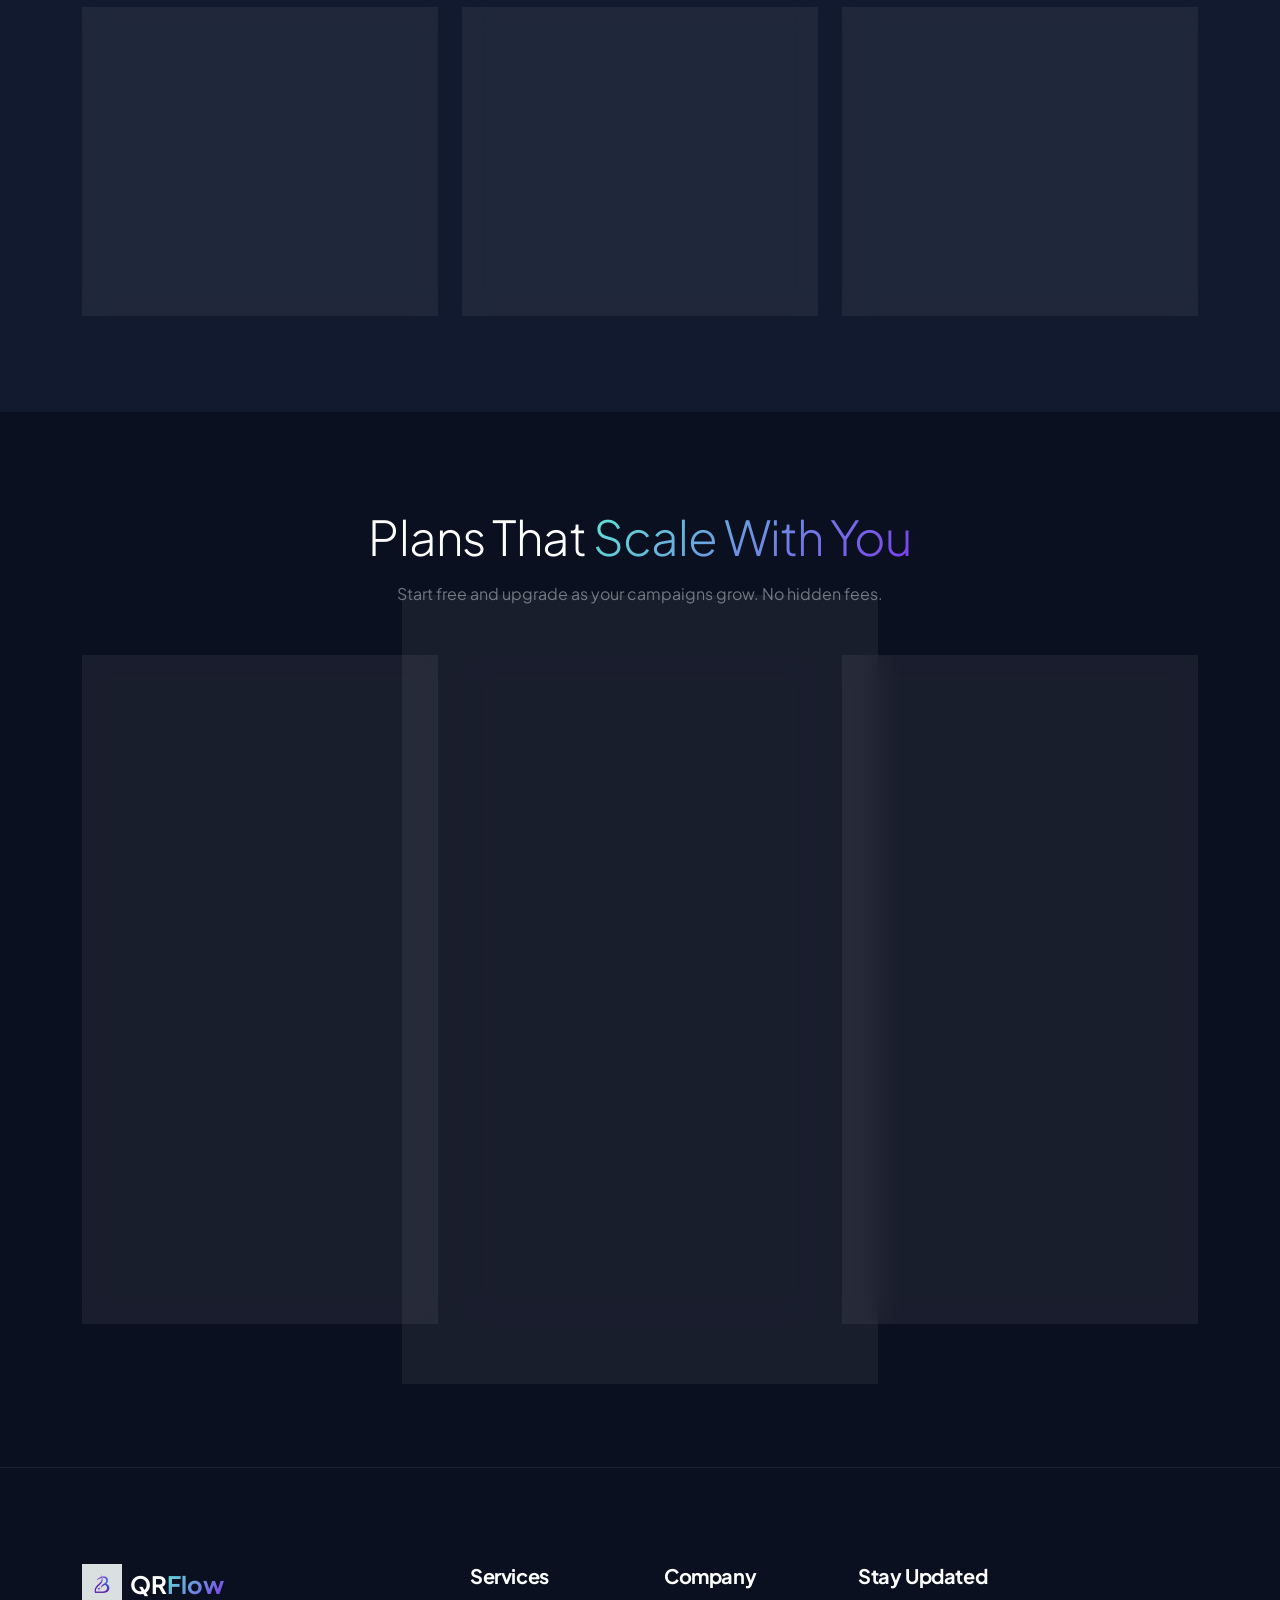
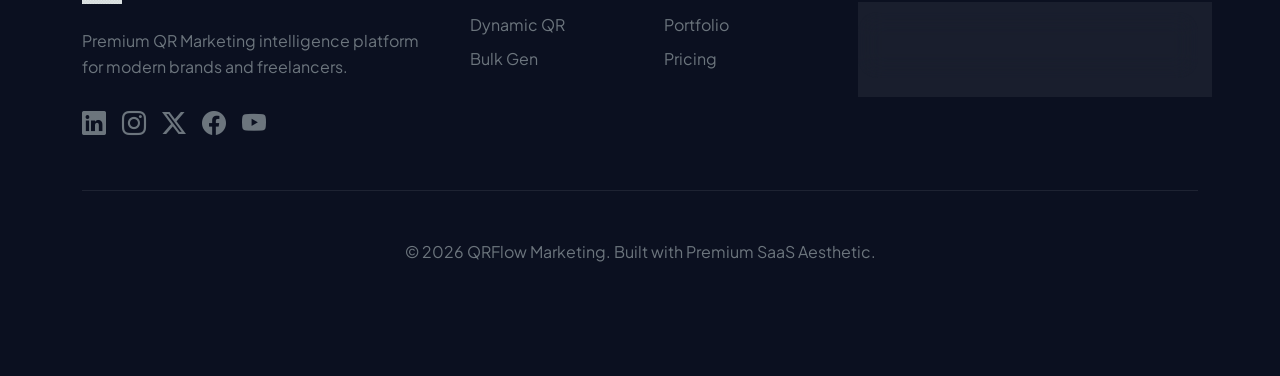
==== commit 5bdba762: "Update website pages and mobile alignment fixes" ====
--- a/index.html
+++ b/index.html
@@ -1,10 +1,11 @@
-<!DOCTYPE html>
+﻿<!DOCTYPE html>
 <html lang="en">
 
 <head>
     <meta charset="UTF-8">
     <meta name="viewport" content="width=device-width, initial-scale=1.0">
     <title>QR Campaign Builder | Smart QR Marketing Platform</title>
+    <link rel="icon" type="image/png" href="assets/images/logo.png">
     <meta name="description"
         content="Build dynamic QR marketing campaigns, track scans in real-time, and optimize engagement with premium branded QR experiences.">
 
@@ -24,7 +25,7 @@
 <body>
 
     <!-- Navbar -->
-    <nav class="navbar navbar-expand-lg navbar-custom sticky-top">
+    <nav class="navbar navbar-expand-xl navbar-custom sticky-top">
         <div class="container">
             <a class="navbar-brand d-flex align-items-center" href="index.html">
                 <img src="assets/images/logo.png" alt="QR Logo" class="me-2">
@@ -53,12 +54,12 @@
                         <i class="bi bi-box-arrow-in-right"></i>
                     </a>
                     <div class="d-flex gap-2">
-                        <button class="btn btn-link text-white p-0" id="theme-toggle" title="Toggle Theme">
-                            <i class="bi bi-moon-stars"></i>
-                        </button>
-                        <button class="btn btn-link text-white p-0" id="rtl-toggle" title="Toggle RTL">
-                            <i class="bi bi-translate"></i>
-                        </button>
+                        <button class="btn btn-outline-custom btn-sm d-flex align-items-center justify-content-center nav-toggle-btn" id="theme-toggle" title="Toggle Theme">
+                <i class="bi bi-moon-stars"></i>
+            </button>
+                        <button class="btn btn-outline-custom btn-sm d-flex align-items-center justify-content-center nav-toggle-btn" id="rtl-toggle" title="RTL">
+                <i class="bi bi-translate"></i>
+            </button>
                     </div>
                 </div>
             </div>
@@ -171,13 +172,13 @@
                         <div class="col-6">
                             <div class="glass-card p-2">
                                 <img src="https://images.unsplash.com/photo-1557821552-17105176677c?auto=format&fit=crop&q=80&w=400"
-                                    class="img-fluid rounded-4" alt="Retail">
+                                    class="img-fluid rounded-4 premium-brand-img" alt="Retail">
                             </div>
                         </div>
                         <div class="col-6">
                             <div class="glass-card p-2">
                                 <img src="https://images.unsplash.com/photo-1517248135467-4c7edcad34c4?auto=format&fit=crop&q=80&w=400"
-                                    class="img-fluid rounded-4" alt="Restaurant">
+                                    class="img-fluid rounded-4 premium-brand-img" alt="Restaurant">
                             </div>
                         </div>
                     </div>
@@ -233,8 +234,8 @@
             <div class="row g-4">
                 <div class="col-md-4">
                     <div class="glass-card p-5 h-100 text-center">
-                        <div class="mb-4 mx-auto d-flex align-items-center justify-content-center bg-primary-accent text-dark fw-bold rounded-circle shadow"
-                            style="width: 70px; height: 70px; font-size: 1.5rem;">1</div>
+                        <div class="mb-4 mx-auto d-flex align-items-center justify-content-center fw-bold rounded-circle shadow"
+                            style="width: 70px; height: 70px; font-size: 1.5rem; background-color: var(--primary-accent); color: #0b1020;">1</div>
                         <h4 class="h5 mb-3">Create & Brand</h4>
                         <p class="text-secondary mb-0">Input your URL and customize the QR with your brand colors,
                             shapes, and official logo.</p>
@@ -242,17 +243,17 @@
                 </div>
                 <div class="col-md-4">
                     <div class="glass-card p-5 h-100 text-center">
-                        <div class="mb-4 mx-auto d-flex align-items-center justify-content-center bg-primary-accent text-dark fw-bold rounded-circle shadow"
-                            style="width: 70px; height: 70px; font-size: 1.5rem;">2</div>
+                        <div class="mb-4 mx-auto d-flex align-items-center justify-content-center fw-bold rounded-circle shadow"
+                            style="width: 70px; height: 70px; font-size: 1.5rem; background-color: var(--primary-accent); color: #0b1020;">2</div>
                         <h4 class="h5 mb-3">Deploy & Distribute</h4>
-                        <p class="text-secondary mb-0">Print your high-resolution QR on any physical asset—from flyers
+                        <p class="text-secondary mb-0">Print your high-resolution QR on any physical assetâ€”from flyers
                             to digital billboards.</p>
                     </div>
                 </div>
                 <div class="col-md-4">
                     <div class="glass-card p-5 h-100 text-center">
-                        <div class="mb-4 mx-auto d-flex align-items-center justify-content-center bg-primary-accent text-dark fw-bold rounded-circle shadow"
-                            style="width: 70px; height: 70px; font-size: 1.5rem;">3</div>
+                        <div class="mb-4 mx-auto d-flex align-items-center justify-content-center fw-bold rounded-circle shadow"
+                            style="width: 70px; height: 70px; font-size: 1.5rem; background-color: var(--primary-accent); color: #0b1020;">3</div>
                         <h4 class="h5 mb-3">Track & Optimize</h4>
                         <p class="text-secondary mb-0">Monitor scans in real-time and update destinations instantly
                             without ever re-printing.</p>
@@ -275,8 +276,9 @@
                     <div class="glass-card p-5 h-100 d-flex flex-column">
                         <div style="height: 40px;" class="mb-4"></div> <!-- Badge Spacer -->
                         <h4 class="h5 text-white mb-4">Starter</h4>
-                        <div class="display-4 fw-bold mb-4 text-white">$0 <span
+                        <div class="display-4 fw-bold mb-4 text-white" style="min-height: 72px; display: flex; align-items: flex-end;">$0 <span
                                 class="fs-6 text-secondary fw-normal">/mo</span></div>
+                        <div style="min-height: 72px;" class="mb-5"></div>
                         <ul class="list-unstyled mb-5 text-secondary">
                             <li class="mb-3 d-flex align-items-center gap-2"><i
                                     class="bi bi-check2 text-primary-accent fs-5"></i> 5 Dynamic QR Codes</li>
@@ -297,8 +299,9 @@
                             <div class="badge bg-primary-accent text-dark px-3 py-2">MOST POPULAR</div>
                         </div>
                         <h4 class="h5 text-white mb-4">Business Pro</h4>
-                        <div class="display-4 fw-bold mb-4 text-white">$29 <span
+                        <div class="display-4 fw-bold mb-4 text-white" style="min-height: 72px; display: flex; align-items: flex-end;">$29 <span
                                 class="fs-6 text-secondary fw-normal">/mo</span></div>
+                        <div style="min-height: 72px;" class="mb-5"></div>
                         <ul class="list-unstyled mb-5 text-secondary">
                             <li class="mb-3 d-flex align-items-center gap-2"><i
                                     class="bi bi-check2 text-primary-accent fs-5"></i> Unlimited dynamic QRs</li>
@@ -316,9 +319,8 @@
                     <div class="glass-card p-5 h-100 d-flex flex-column">
                         <div style="height: 40px;" class="mb-4"></div> <!-- Badge Spacer -->
                         <h4 class="h5 text-white mb-4">Enterprise</h4>
-                        <div class="display-4 fw-bold mb-4 text-white">Custom</div>
-                        <p class="text-secondary mb-5">For large scale marketing agencies and corporate brands requiring
-                            white-label solutions.</p>
+                        <div class="display-4 fw-bold mb-4 text-white" style="min-height: 72px; display: flex; align-items: flex-end;">Custom</div>
+                        <div style="min-height: 72px;" class="mb-5"></div>
                         <ul class="list-unstyled mb-5 text-secondary">
                             <li class="mb-3 d-flex align-items-center gap-2"><i
                                     class="bi bi-check2 text-primary-accent fs-5"></i> Dedicated Account Manager</li>
@@ -388,4 +390,5 @@
     <script src="assets/js/main.js"></script>
 </body>
 
-</html>+</html>
+
--- a/assets/css/style.css
+++ b/assets/css/style.css
@@ -99,6 +99,15 @@
     color: var(--primary-accent);
 }
 
+.nav-toggle-btn {
+    width: 56px;
+    min-width: 56px;
+    height: 40px;
+    min-height: 40px;
+    padding: 8px 10px;
+    gap: 0;
+}
+
 /* Navbar */
 .navbar-custom {
     background: rgba(11, 16, 32, 0.8);
@@ -152,6 +161,13 @@
     border-radius: 30px;
     border: 1px solid var(--border-color);
     box-shadow: 0 30px 60px rgba(0, 0, 0, 0.5);
+}
+
+.premium-brand-img {
+    width: 100%;
+    aspect-ratio: 16 / 9;
+    object-fit: cover;
+    display: block;
 }
 
 /* Animations */
@@ -346,4 +362,10 @@
 .social-links a:hover {
     color: var(--primary-accent) !important;
     transform: translateY(-5px);
-}+}
+
+@media (min-width: 992px) and (max-width: 1199.98px) {
+    .story-quote {
+        min-height: 108px;
+    }
+}
--- a/assets/css/dark-mode.css
+++ b/assets/css/dark-mode.css
@@ -52,6 +52,11 @@
 body.light-theme .h4,
 body.light-theme .h5 {
     color: #0f172a;
+}
+
+body.light-theme .hero-ai-enhanced-badge {
+    background-color: var(--secondary-accent) !important;
+    color: #ffffff !important;
 }
 
 /* Cards & Dashboard Elements */
@@ -133,6 +138,18 @@
     color: #64748b !important;
 }
 
+body.light-theme footer a {
+    transition: color 0.3s ease, transform 0.3s ease;
+}
+
+body.light-theme footer a:hover {
+    color: var(--secondary-accent) !important;
+}
+
+body.light-theme footer .social-links a:hover {
+    transform: translateY(-5px);
+}
+
 body.light-theme .border-color {
     border-color: rgba(0, 0, 0, 0.1) !important;
 }
@@ -145,4 +162,4 @@
 
 body.light-theme .btn-outline-custom:hover {
     background: #f1f5f9;
-}+}
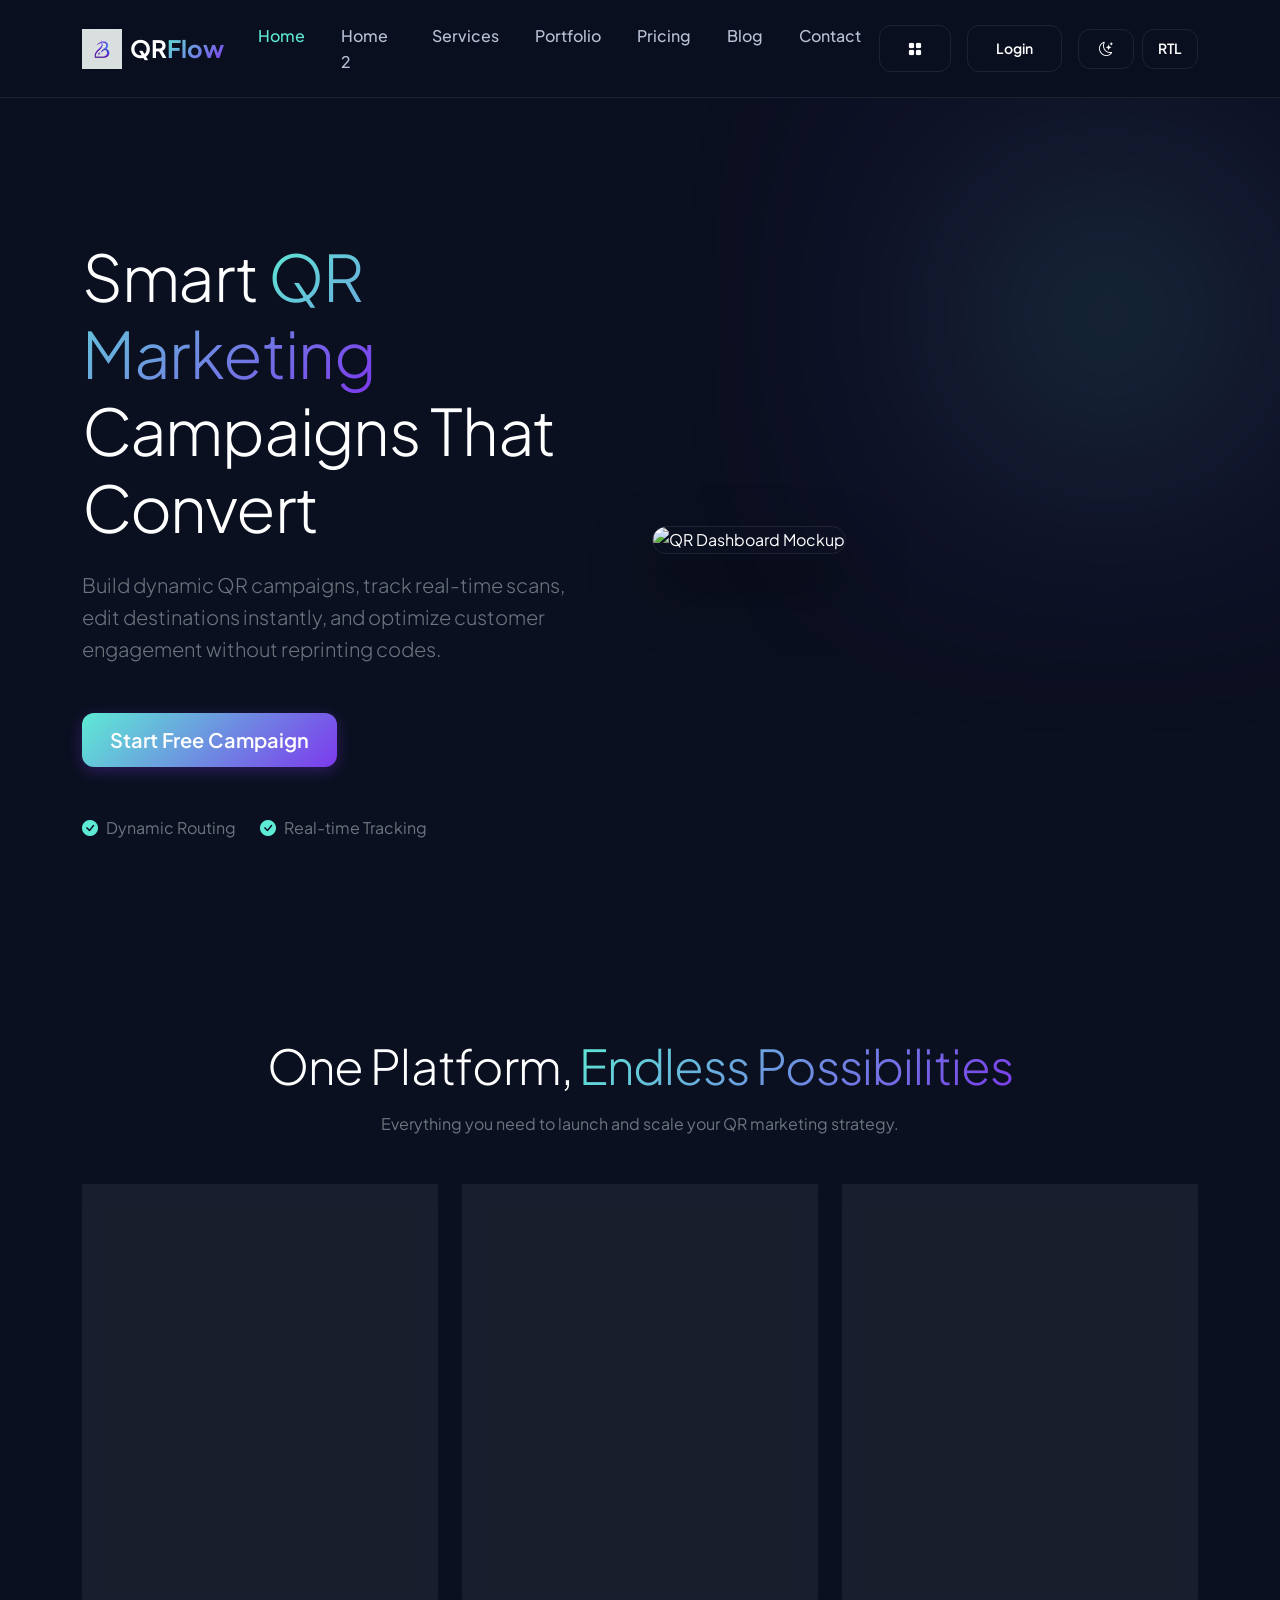
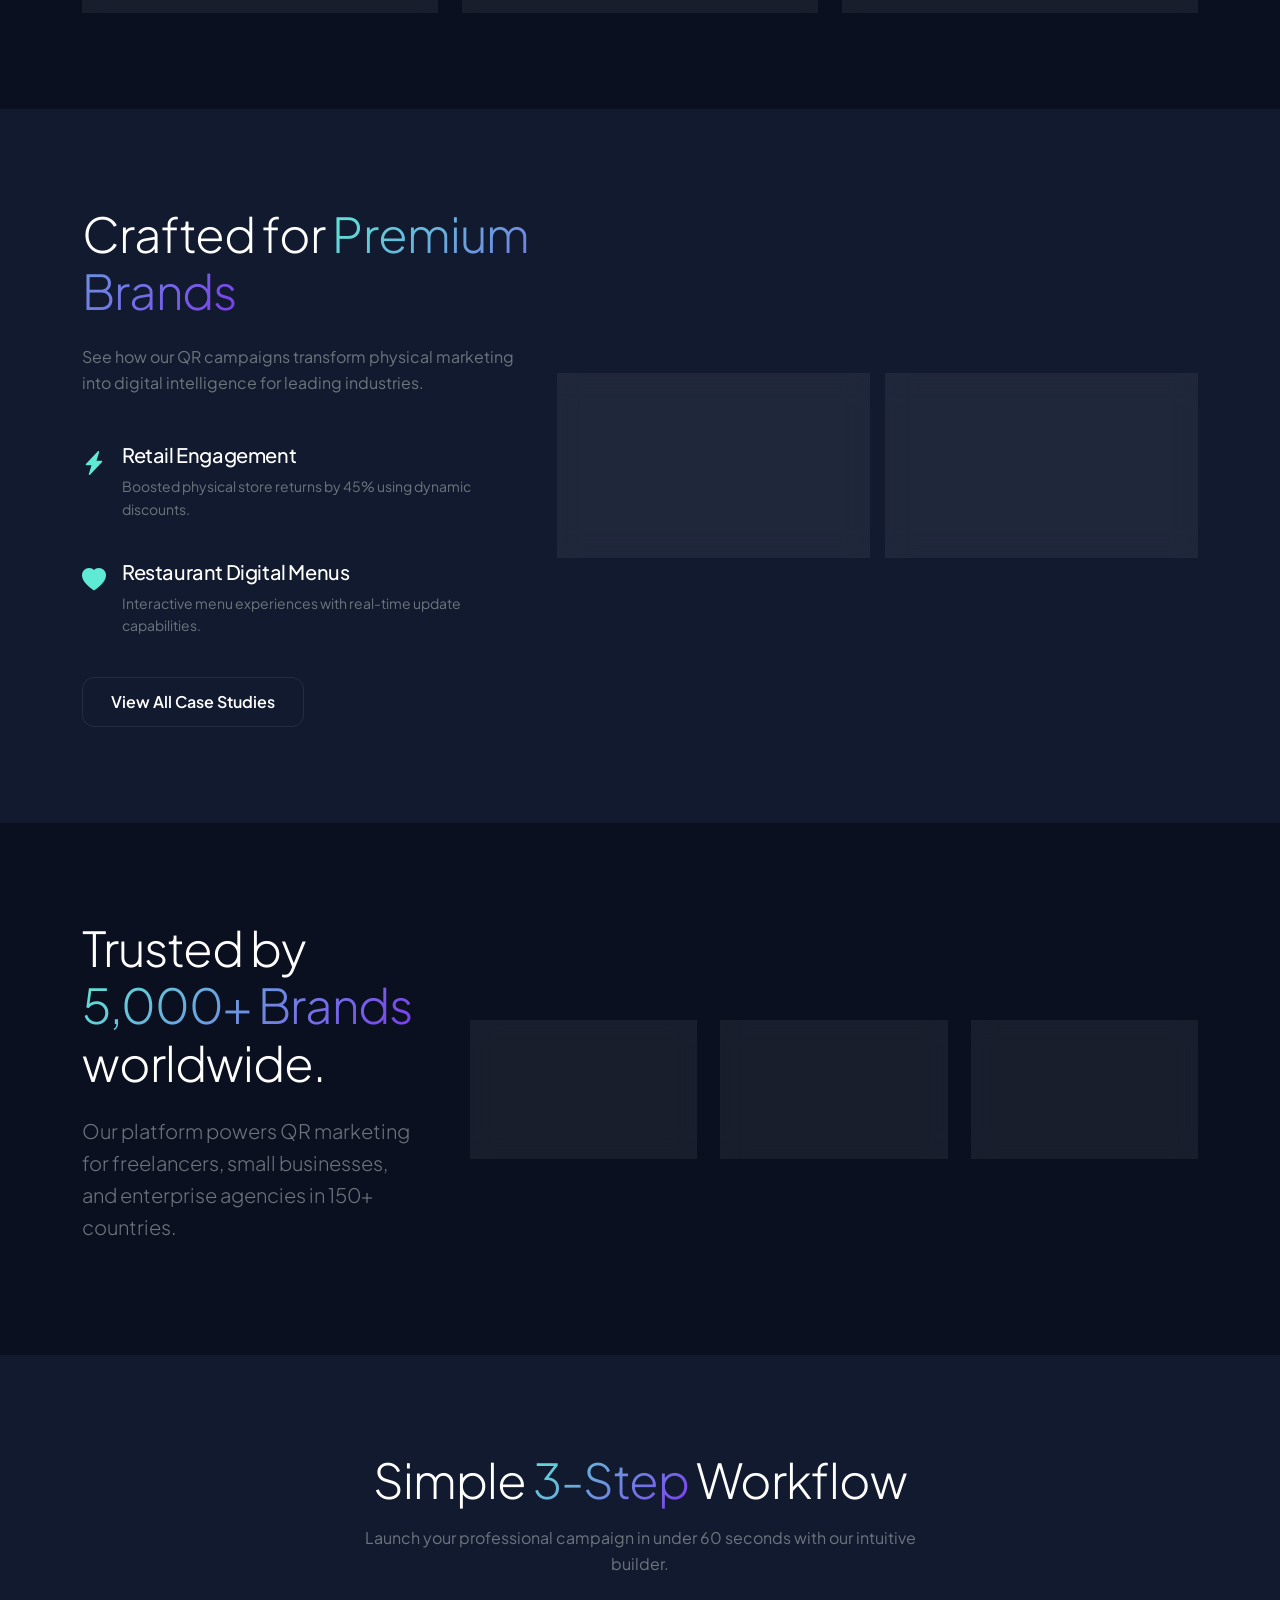
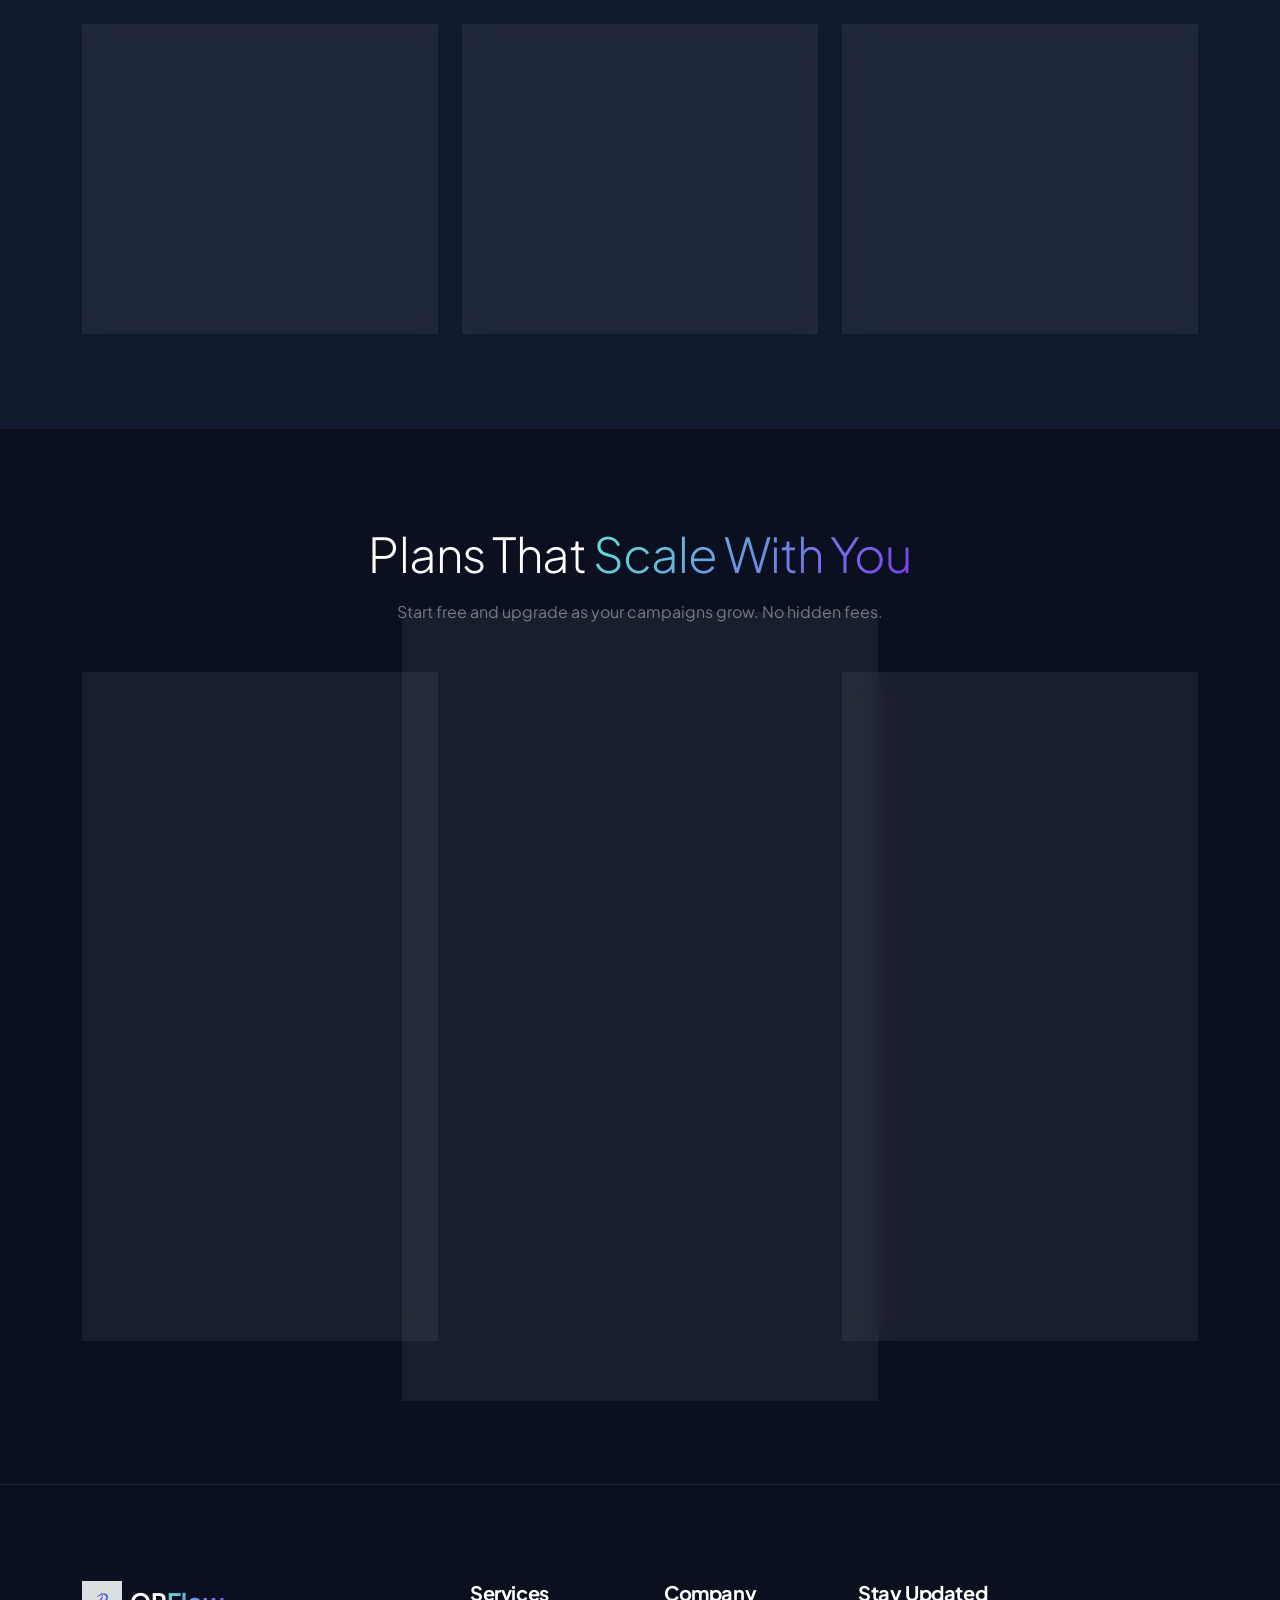
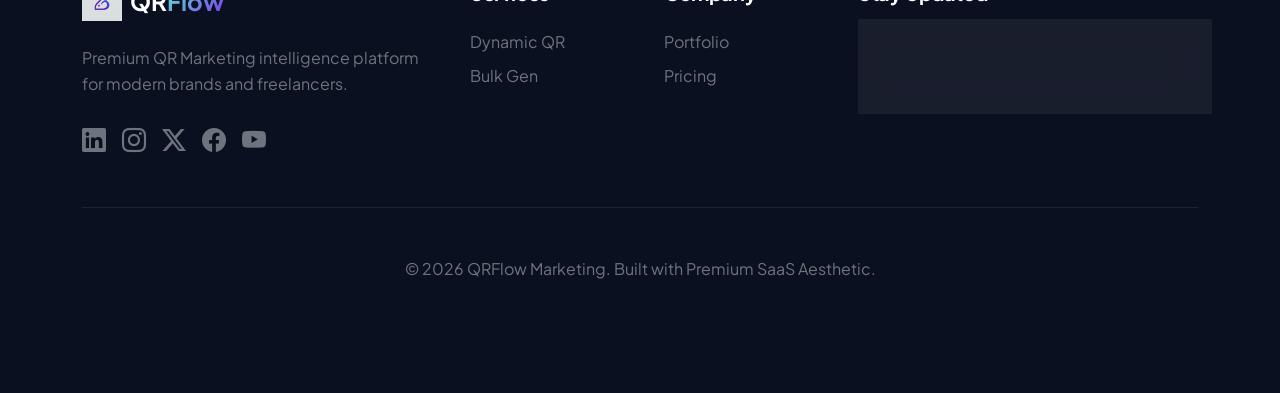
==== commit cb9cb500: "Update nav buttons: Login and RTL labels across pages" ====
--- a/index.html
+++ b/index.html
@@ -1,4 +1,4 @@
-﻿<!DOCTYPE html>
+<!DOCTYPE html>
 <html lang="en">
 
 <head>
@@ -51,14 +51,14 @@
                         <i class="bi bi-grid-fill"></i>
                     </a>
                     <a href="login.html" class="btn btn-outline-custom btn-sm d-flex align-items-center" title="Login">
-                        <i class="bi bi-box-arrow-in-right"></i>
+                        Login
                     </a>
                     <div class="d-flex gap-2">
                         <button class="btn btn-outline-custom btn-sm d-flex align-items-center justify-content-center nav-toggle-btn" id="theme-toggle" title="Toggle Theme">
                 <i class="bi bi-moon-stars"></i>
             </button>
                         <button class="btn btn-outline-custom btn-sm d-flex align-items-center justify-content-center nav-toggle-btn" id="rtl-toggle" title="RTL">
-                <i class="bi bi-translate"></i>
+                RTL
             </button>
                     </div>
                 </div>
@@ -246,7 +246,7 @@
                         <div class="mb-4 mx-auto d-flex align-items-center justify-content-center fw-bold rounded-circle shadow"
                             style="width: 70px; height: 70px; font-size: 1.5rem; background-color: var(--primary-accent); color: #0b1020;">2</div>
                         <h4 class="h5 mb-3">Deploy & Distribute</h4>
-                        <p class="text-secondary mb-0">Print your high-resolution QR on any physical assetâ€”from flyers
+                        <p class="text-secondary mb-0">Print your high-resolution QR on any physical asset—from flyers
                             to digital billboards.</p>
                     </div>
                 </div>
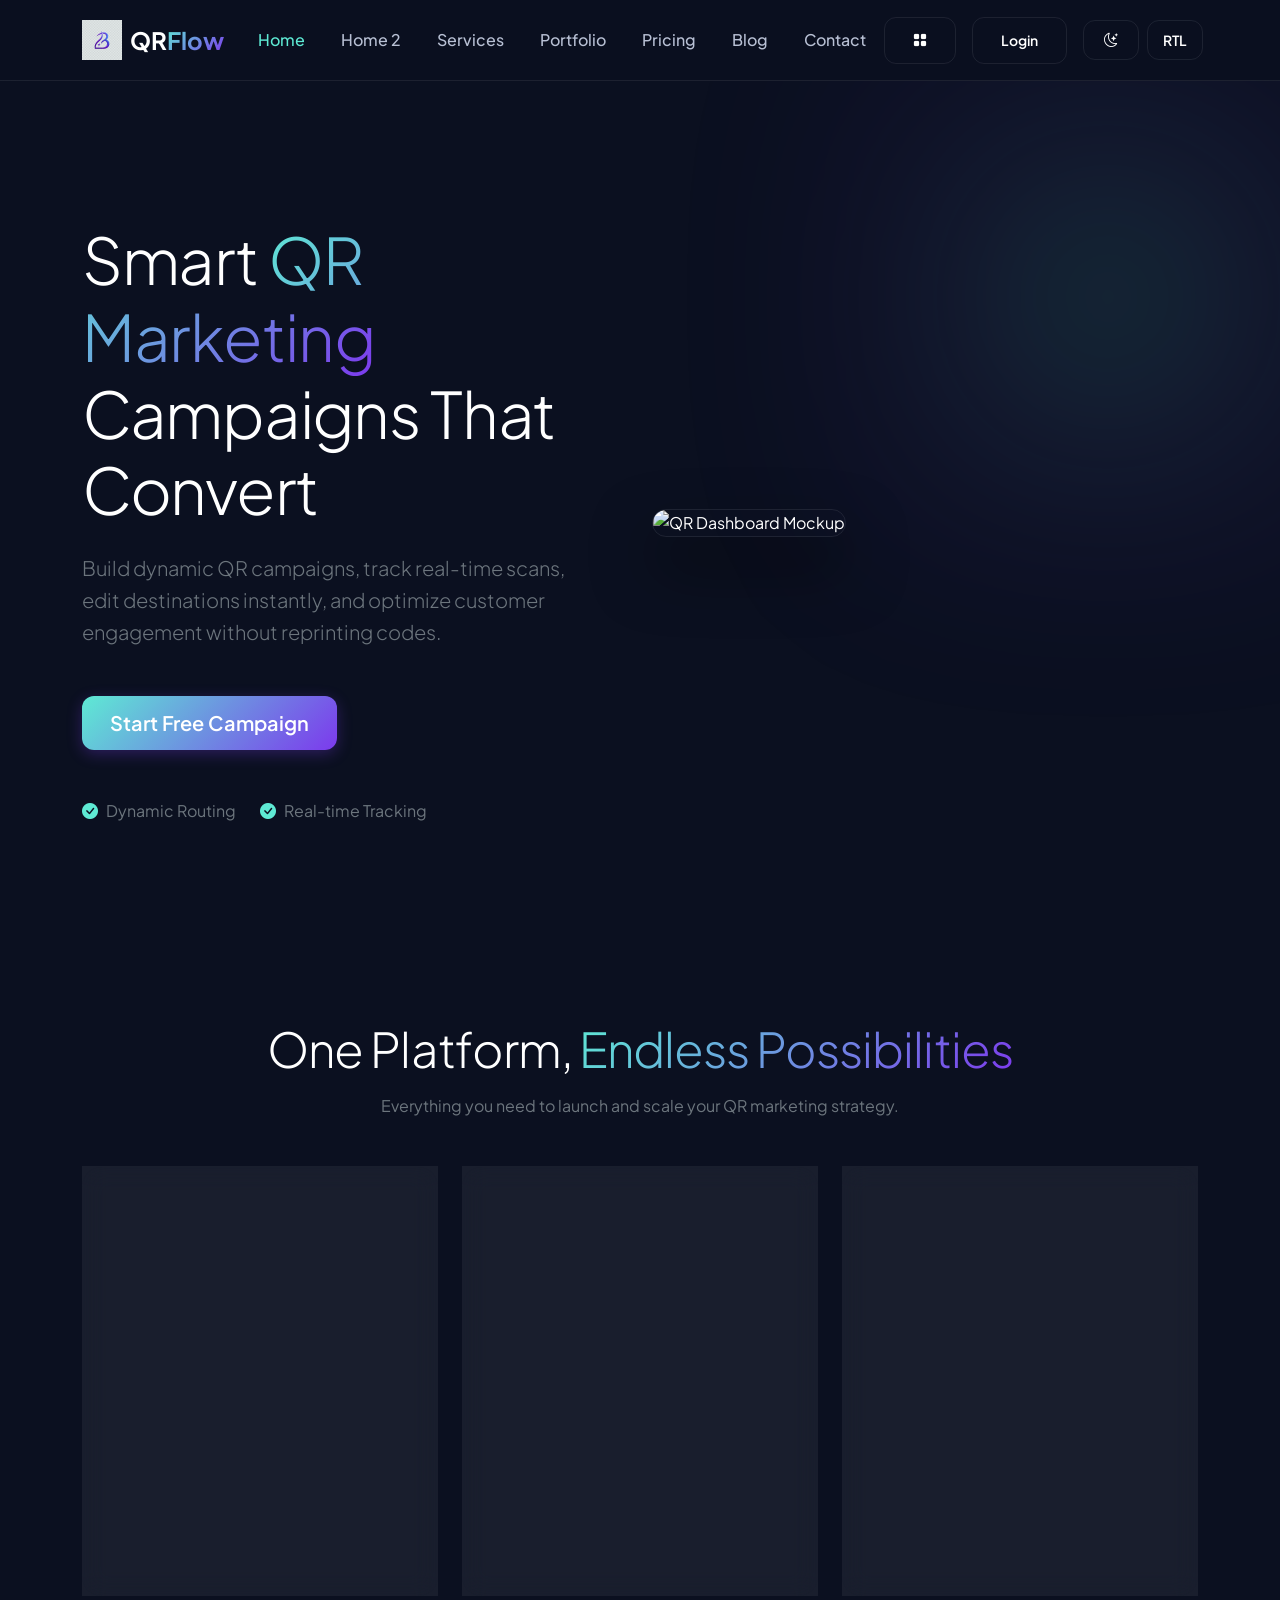
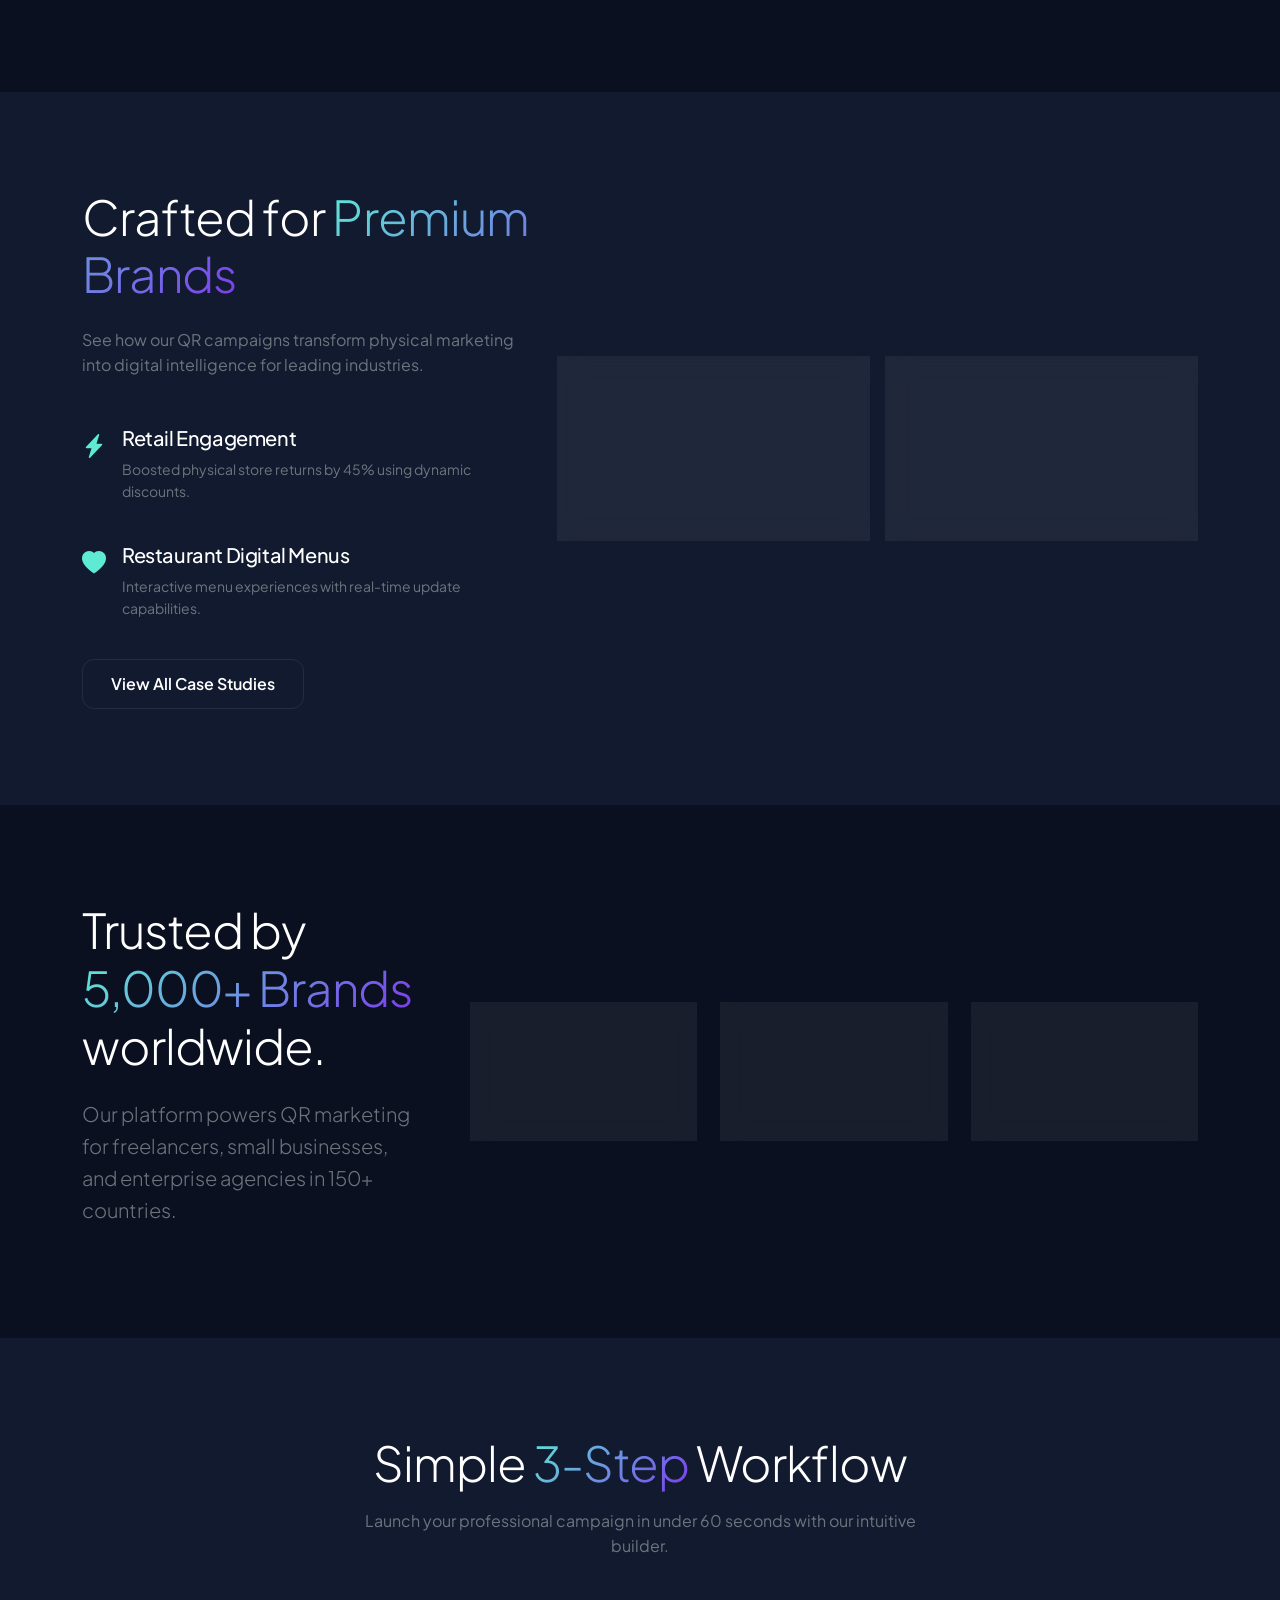
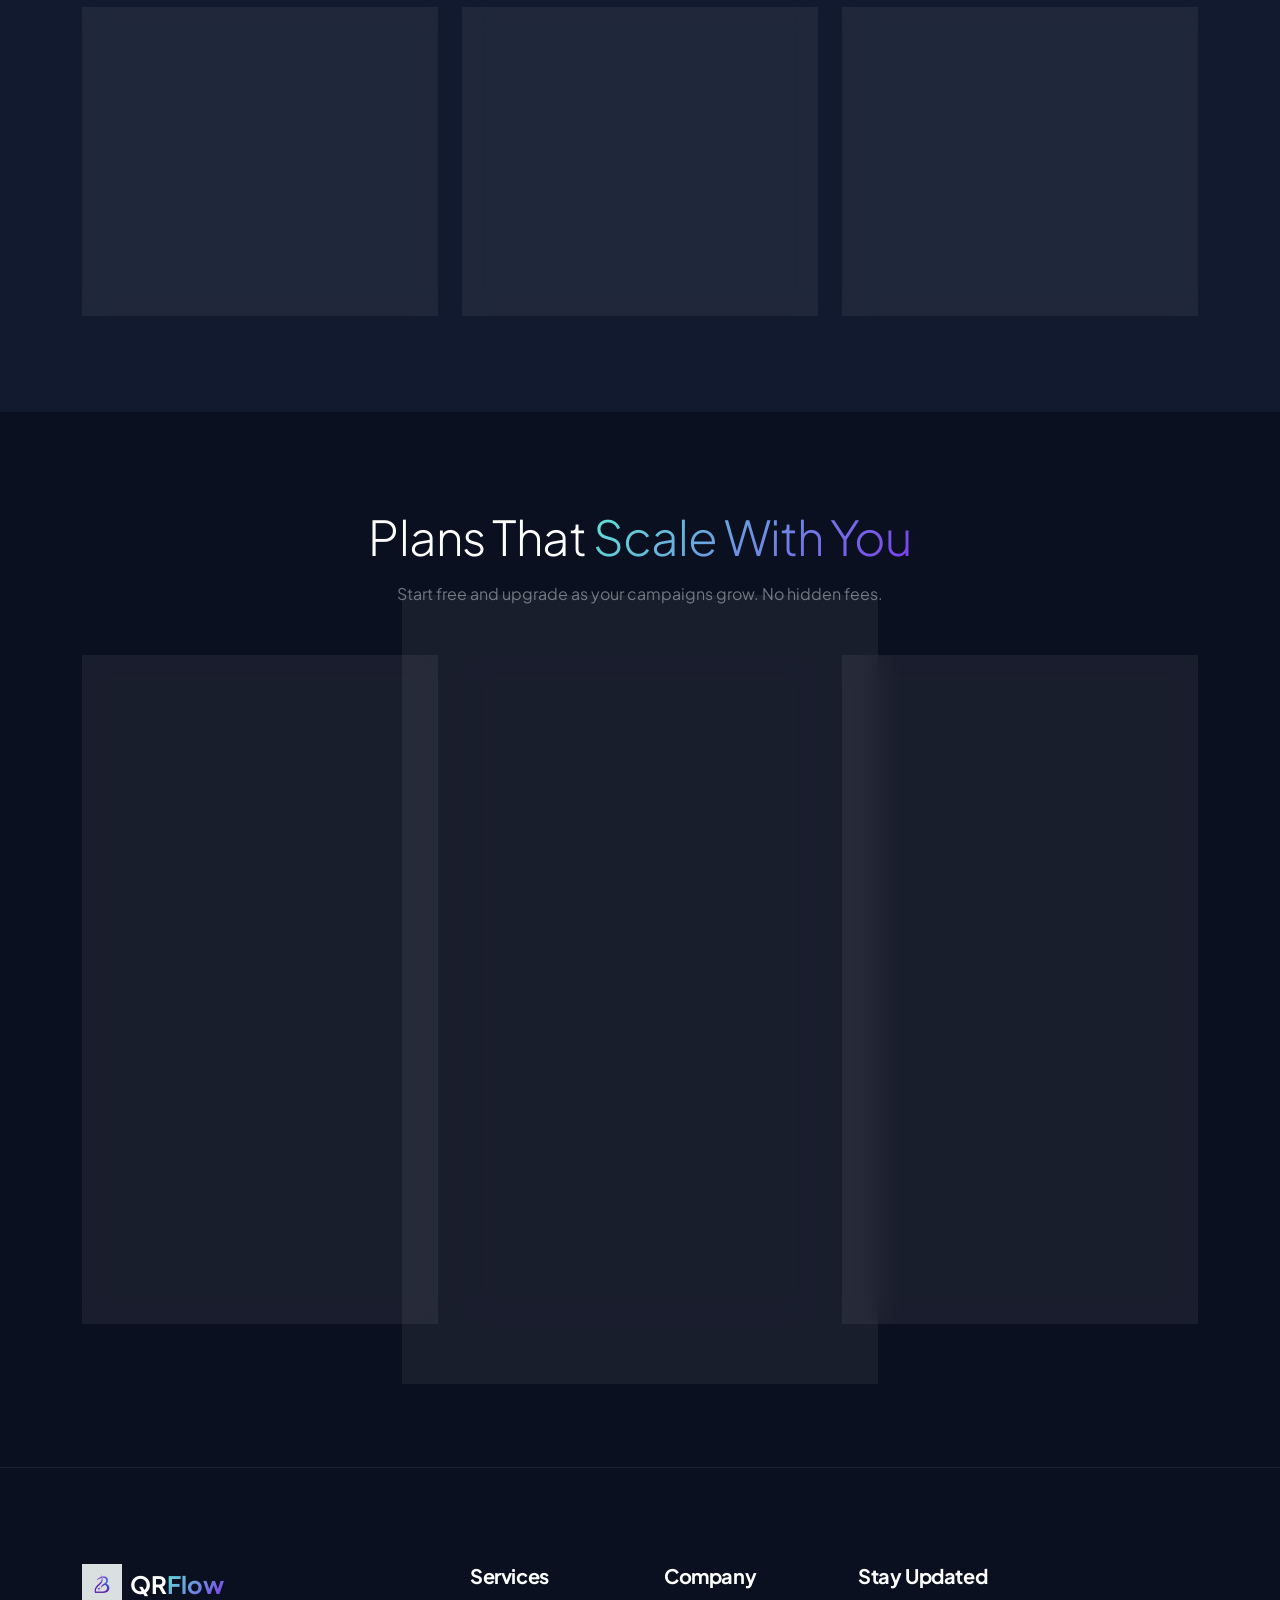
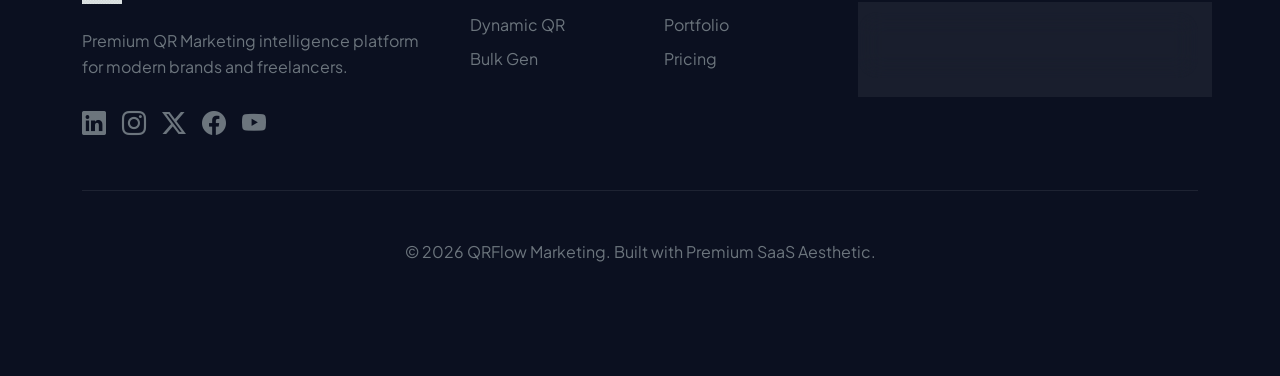
==== commit a66b8539: "Fix back-to-top visibility and center home section alignments" ====
--- a/index.html
+++ b/index.html
@@ -110,7 +110,7 @@
             <div class="row g-4">
                 <div class="col-md-4">
                     <div class="glass-card p-5 h-100">
-                        <div class="mb-4 fs-1 text-primary-accent border-bottom pb-3">01</div>
+                        <div class="mb-4 fs-1 text-primary-accent border-bottom pb-3 text-center">01</div>
                         <i class="bi bi-qr-code fs-1 text-gradient mb-4 d-block"></i>
                         <h3 class="h4 mb-3">Dynamic QR Builder</h3>
                         <p class="text-secondary">Create branded, multi-destination QR codes that stay same while
@@ -119,7 +119,7 @@
                 </div>
                 <div class="col-md-4">
                     <div class="glass-card p-5 h-100">
-                        <div class="mb-4 fs-1 text-primary-accent border-bottom pb-3">02</div>
+                        <div class="mb-4 fs-1 text-primary-accent border-bottom pb-3 text-center">02</div>
                         <i class="bi bi-graph-up-arrow fs-1 text-gradient mb-4 d-block"></i>
                         <h3 class="h4 mb-3">Real-time Analytics</h3>
                         <p class="text-secondary">Track scans by location, device, and time. Visualise data with premium
@@ -128,7 +128,7 @@
                 </div>
                 <div class="col-md-4">
                     <div class="glass-card p-5 h-100">
-                        <div class="mb-4 fs-1 text-primary-accent border-bottom pb-3">03</div>
+                        <div class="mb-4 fs-1 text-primary-accent border-bottom pb-3 text-center">03</div>
                         <i class="bi bi-layers fs-1 text-gradient mb-4 d-block"></i>
                         <h3 class="h4 mb-3">Campaign Manager</h3>
                         <p class="text-secondary">Manage hundreds of clients and campaigns from a single unified
@@ -275,8 +275,8 @@
                 <div class="col-lg-4 col-md-6">
                     <div class="glass-card p-5 h-100 d-flex flex-column">
                         <div style="height: 40px;" class="mb-4"></div> <!-- Badge Spacer -->
-                        <h4 class="h5 text-white mb-4">Starter</h4>
-                        <div class="display-4 fw-bold mb-4 text-white" style="min-height: 72px; display: flex; align-items: flex-end;">$0 <span
+                        <h4 class="h5 text-white mb-4 text-center">Starter</h4>
+                        <div class="display-4 fw-bold mb-4 text-white text-center" style="min-height: 72px; display: flex; align-items: flex-end; justify-content: center;">$0 <span
                                 class="fs-6 text-secondary fw-normal">/mo</span></div>
                         <div style="min-height: 72px;" class="mb-5"></div>
                         <ul class="list-unstyled mb-5 text-secondary">
@@ -298,8 +298,8 @@
                         <div class="text-center mb-4" style="height: 40px;">
                             <div class="badge bg-primary-accent text-dark px-3 py-2">MOST POPULAR</div>
                         </div>
-                        <h4 class="h5 text-white mb-4">Business Pro</h4>
-                        <div class="display-4 fw-bold mb-4 text-white" style="min-height: 72px; display: flex; align-items: flex-end;">$29 <span
+                        <h4 class="h5 text-white mb-4 text-center">Business Pro</h4>
+                        <div class="display-4 fw-bold mb-4 text-white text-center" style="min-height: 72px; display: flex; align-items: flex-end; justify-content: center;">$29 <span
                                 class="fs-6 text-secondary fw-normal">/mo</span></div>
                         <div style="min-height: 72px;" class="mb-5"></div>
                         <ul class="list-unstyled mb-5 text-secondary">
@@ -318,8 +318,8 @@
                 <div class="col-lg-4 col-md-6">
                     <div class="glass-card p-5 h-100 d-flex flex-column">
                         <div style="height: 40px;" class="mb-4"></div> <!-- Badge Spacer -->
-                        <h4 class="h5 text-white mb-4">Enterprise</h4>
-                        <div class="display-4 fw-bold mb-4 text-white" style="min-height: 72px; display: flex; align-items: flex-end;">Custom</div>
+                        <h4 class="h5 text-white mb-4 text-center">Enterprise</h4>
+                        <div class="display-4 fw-bold mb-4 text-white text-center" style="min-height: 72px; display: flex; align-items: flex-end; justify-content: center;">Custom</div>
                         <div style="min-height: 72px;" class="mb-5"></div>
                         <ul class="list-unstyled mb-5 text-secondary">
                             <li class="mb-3 d-flex align-items-center gap-2"><i
--- a/assets/css/style.css
+++ b/assets/css/style.css
@@ -133,6 +133,59 @@
     color: var(--primary-accent) !important;
 }
 
+@media (min-width: 1200px) {
+    .navbar-custom .navbar-collapse {
+        align-items: center;
+    }
+
+    .navbar-custom .navbar-nav .nav-item {
+        flex-shrink: 0;
+    }
+
+    .navbar-custom .navbar-nav .nav-link {
+        white-space: nowrap;
+    }
+}
+
+.back-to-top {
+    position: fixed;
+    right: 24px;
+    bottom: 24px;
+    width: 46px;
+    height: 46px;
+    border: 1px solid var(--border-color);
+    border-radius: 12px;
+    background: rgba(18, 26, 47, 0.9);
+    color: #f8fafc;
+    display: inline-flex;
+    align-items: center;
+    justify-content: center;
+    cursor: pointer;
+    z-index: 999;
+    opacity: 0;
+    visibility: hidden;
+    transform: translateY(8px);
+    transition: var(--transition);
+}
+
+.back-to-top i {
+    color: inherit;
+    font-size: 20px;
+    line-height: 1;
+}
+
+.back-to-top:hover {
+    border-color: var(--primary-accent);
+    color: var(--primary-accent);
+    background: rgba(18, 26, 47, 1);
+}
+
+.back-to-top.show {
+    opacity: 1;
+    visibility: visible;
+    transform: translateY(0);
+}
+
 /* Hero Section */
 .hero-section {
     padding: 140px 0 100px;
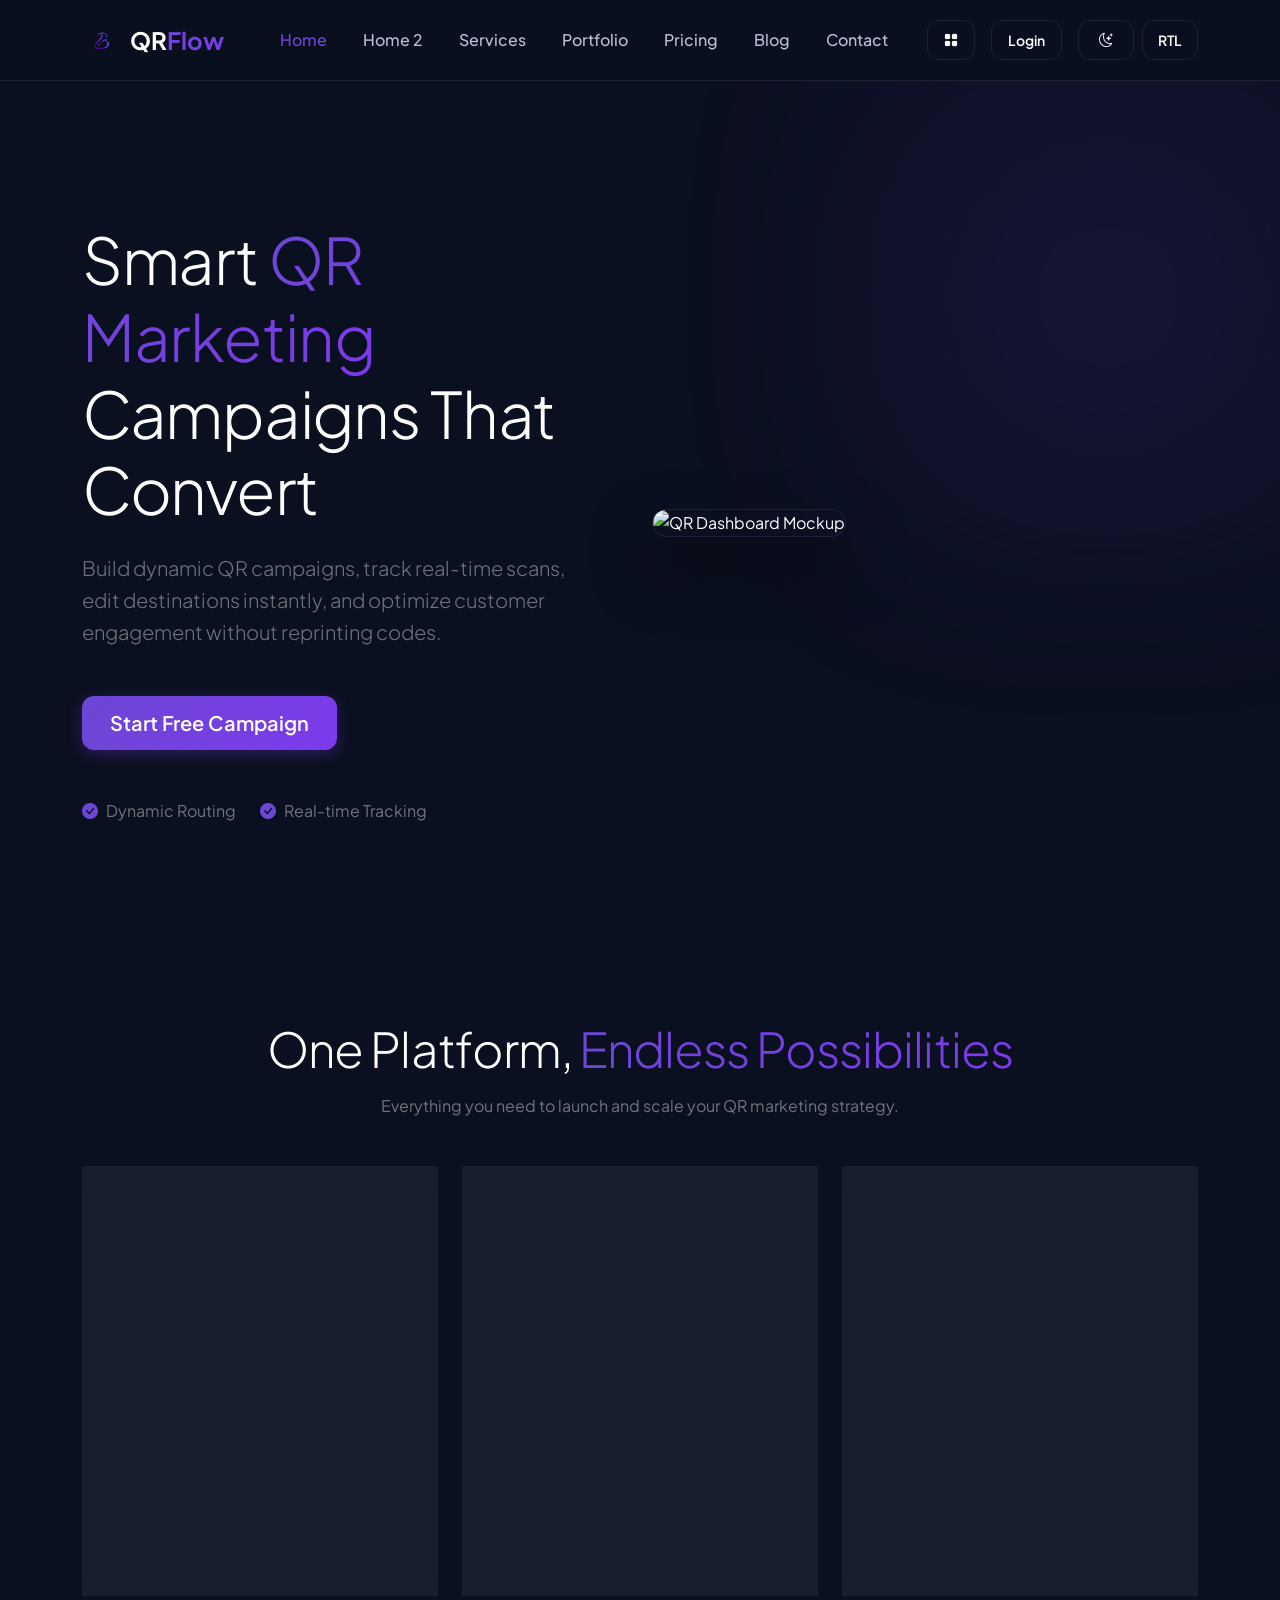
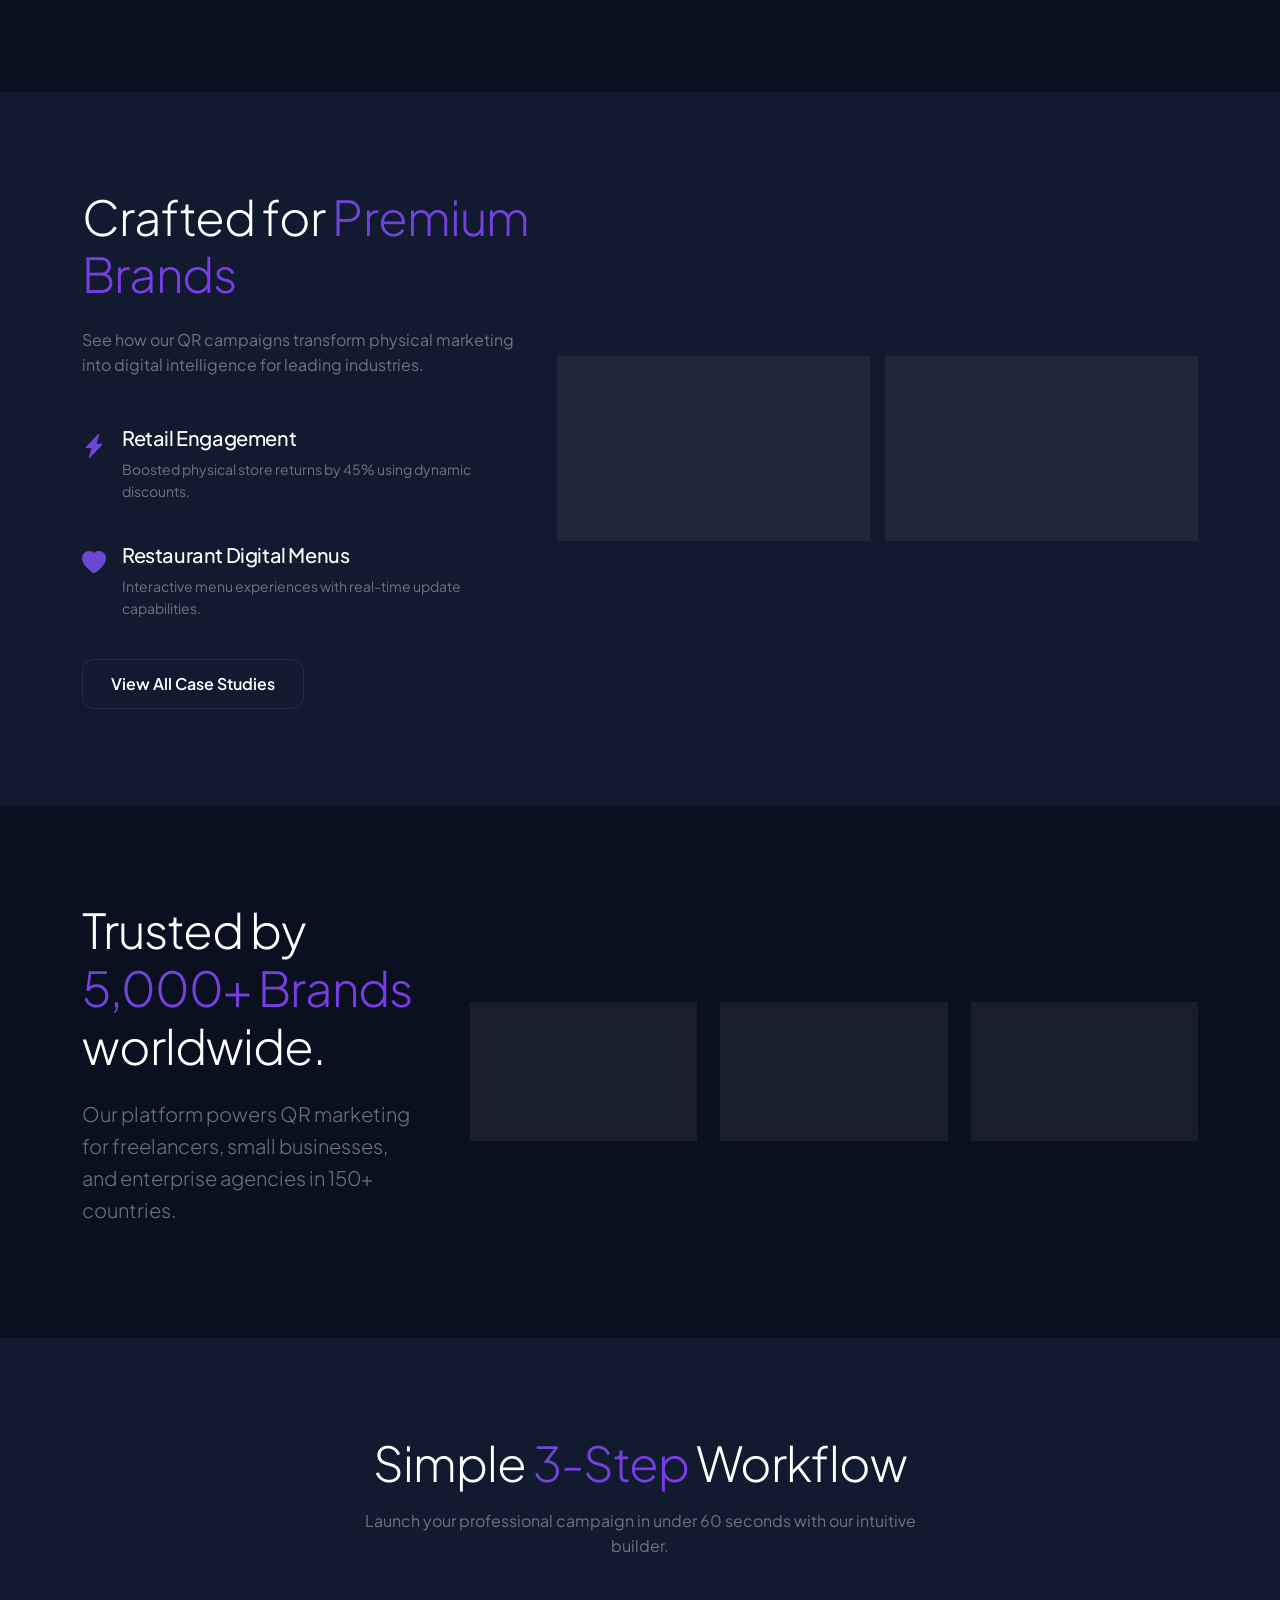
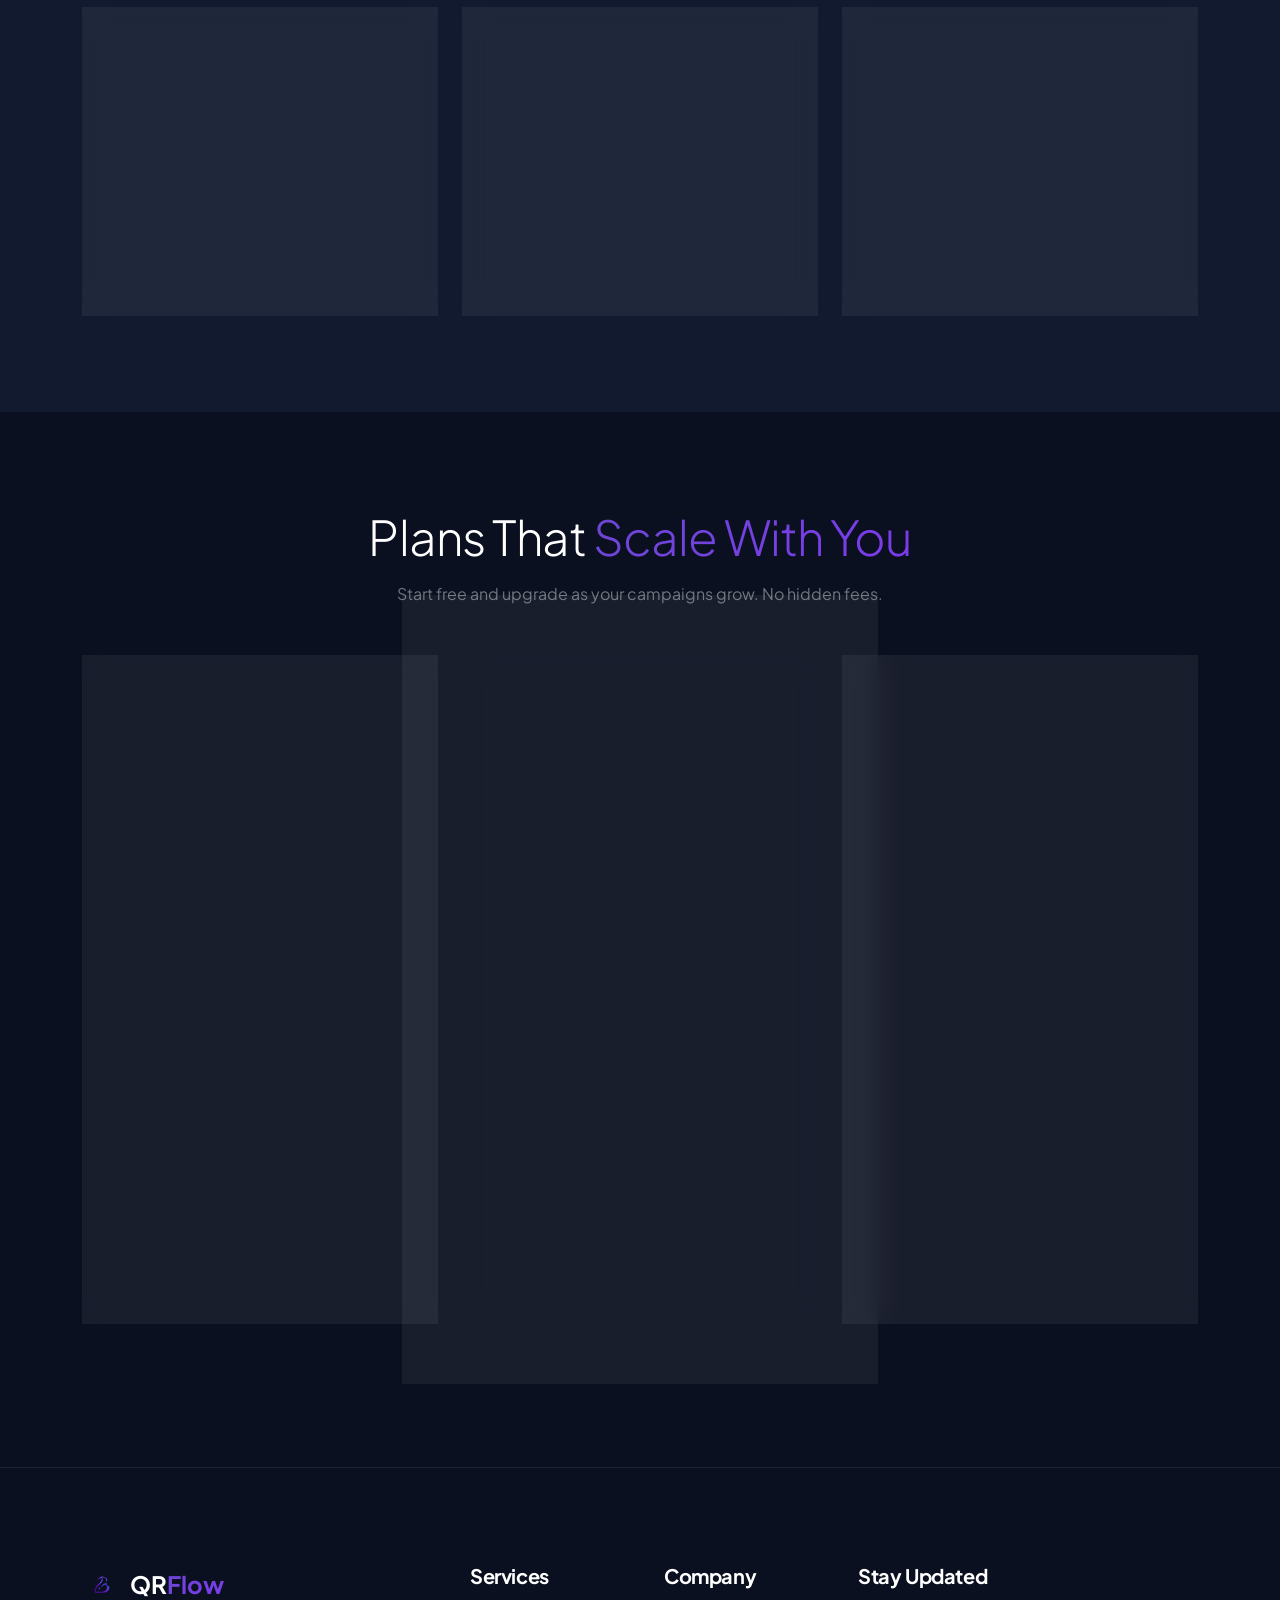
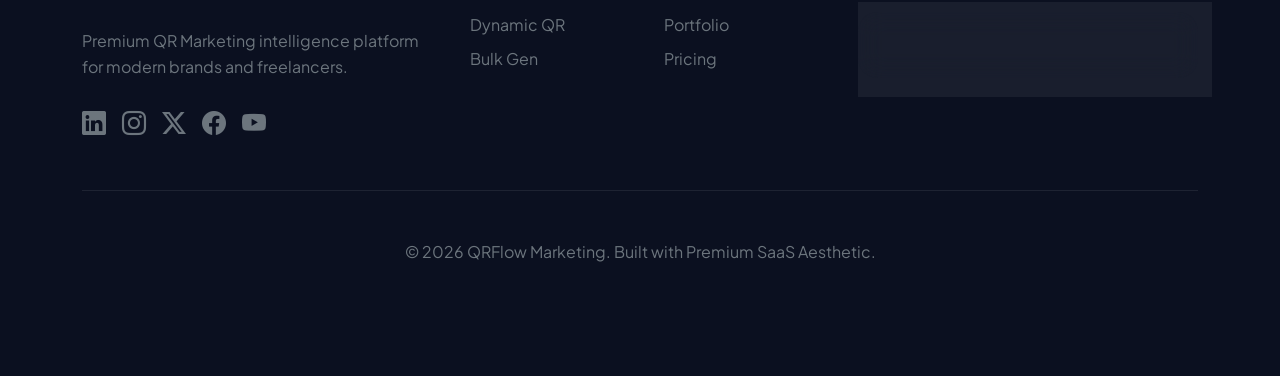
==== commit 2464a435: "Apply violet (#6C47D4) branding, transparent logo, header alignments, and premium imagery" ====
--- a/index.html
+++ b/index.html
@@ -171,14 +171,14 @@
                     <div class="row g-3">
                         <div class="col-6">
                             <div class="glass-card p-2">
-                                <img src="https://images.unsplash.com/photo-1557821552-17105176677c?auto=format&fit=crop&q=80&w=400"
-                                    class="img-fluid rounded-4 premium-brand-img" alt="Retail">
+                                <img src="https://images.unsplash.com/photo-1541643600914-78b084683601?auto=format&fit=crop&q=80&w=600"
+                                    class="img-fluid rounded-4 premium-brand-img" alt="Luxury Perfume">
                             </div>
                         </div>
                         <div class="col-6">
                             <div class="glass-card p-2">
-                                <img src="https://images.unsplash.com/photo-1517248135467-4c7edcad34c4?auto=format&fit=crop&q=80&w=400"
-                                    class="img-fluid rounded-4 premium-brand-img" alt="Restaurant">
+                                <img src="https://images.unsplash.com/photo-1509319117193-57bab727e09d?auto=format&fit=crop&q=80&w=600"
+                                    class="img-fluid rounded-4 premium-brand-img" alt="Minimalist Brand Identity">
                             </div>
                         </div>
                     </div>
@@ -294,7 +294,7 @@
                 </div>
                 <div class="col-lg-4 col-md-6">
                     <div class="glass-card p-5 h-100 border-primary-accent d-flex flex-column"
-                        style="box-shadow: 0 0 40px rgba(94, 234, 212, 0.1);">
+                        style="box-shadow: 0 0 40px rgba(108, 71, 212, 0.1);">
                         <div class="text-center mb-4" style="height: 40px;">
                             <div class="badge bg-primary-accent text-dark px-3 py-2">MOST POPULAR</div>
                         </div>
--- a/assets/css/style.css
+++ b/assets/css/style.css
@@ -4,13 +4,13 @@
     --primary-bg: #0b1020;
     --secondary-bg: #121a2f;
     --card-bg: rgba(255, 255, 255, 0.06);
-    --primary-accent: #5eead4;
+    --primary-accent: #6C47D4;
     --secondary-accent: #7c3aed;
-    --gradient-primary: linear-gradient(135deg, #5eead4, #7c3aed);
+    --gradient-primary: linear-gradient(135deg, #6C47D4, #7c3aed);
     --text-primary: #ffffff;
     --text-secondary: #b8c0d4;
     --border-color: rgba(255, 255, 255, 0.08);
-    --glow-color: rgba(94, 234, 212, 0.25);
+    --glow-color: rgba(108, 71, 212, 0.25);
     --success: #22c55e;
     --warning: #f59e0b;
     --error: #ef4444;
@@ -99,12 +99,20 @@
     color: var(--primary-accent);
 }
 
-.nav-toggle-btn {
-    width: 56px;
-    min-width: 56px;
-    height: 40px;
-    min-height: 40px;
-    padding: 8px 10px;
+/* Header Buttons & Icons: Equal Height Alignment */
+.navbar-custom .btn {
+    height: 40px !important;
+    min-height: 40px !important;
+    display: inline-flex !important;
+    align-items: center !important;
+    justify-content: center !important;
+    padding: 8px 16px !important;
+}
+
+.navbar-custom .nav-toggle-btn {
+    width: 56px !important;
+    min-width: 56px !important;
+    padding: 8px 10px !important;
     gap: 0;
 }
 
@@ -199,7 +207,7 @@
     right: -10%;
     width: 600px;
     height: 600px;
-    background: radial-gradient(circle, rgba(94, 234, 212, 0.15) 0%, rgba(124, 58, 237, 0.05) 50%, transparent 100%);
+    background: radial-gradient(circle, rgba(108, 71, 212, 0.15) 0%, rgba(124, 58, 237, 0.05) 50%, transparent 100%);
     filter: blur(80px);
     z-index: -1;
 }
@@ -287,7 +295,7 @@
 
 .sidebar-link:hover,
 .sidebar-link.active {
-    background: rgba(94, 234, 212, 0.1);
+    background: rgba(108, 71, 212, 0.1);
     color: var(--primary-accent);
 }
 
@@ -395,10 +403,13 @@
     opacity: 1 !important;
 }
 
-.form-control:focus {
+.form-control:focus,
+.form-select:focus {
     color: var(--text-primary) !important;
-    border-color: var(--primary-accent);
-    background-color: rgba(255, 255, 255, 0.02);
+    border-color: var(--primary-accent) !important;
+    background-color: rgba(255, 255, 255, 0.02) !important;
+    outline-color: #6C47D4 !important;
+    box-shadow: 0 0 0 0.25rem rgba(108, 71, 212, 0.25) !important;
 }
 
 .input-group-text {
@@ -422,3 +433,26 @@
         min-height: 108px;
     }
 }
+
+/* Custom primary violet brand color overrides */
+.bg-primary-accent {
+    background-color: var(--primary-accent) !important;
+}
+.border-primary-accent {
+    border-color: var(--primary-accent) !important;
+}
+a {
+    color: var(--primary-accent);
+    text-decoration: none;
+    transition: var(--transition);
+}
+a:hover {
+    color: var(--secondary-accent);
+}
+mark {
+    background-color: rgba(108, 71, 212, 0.2);
+    color: var(--text-primary);
+}
+u {
+    text-decoration-color: var(--primary-accent);
+}
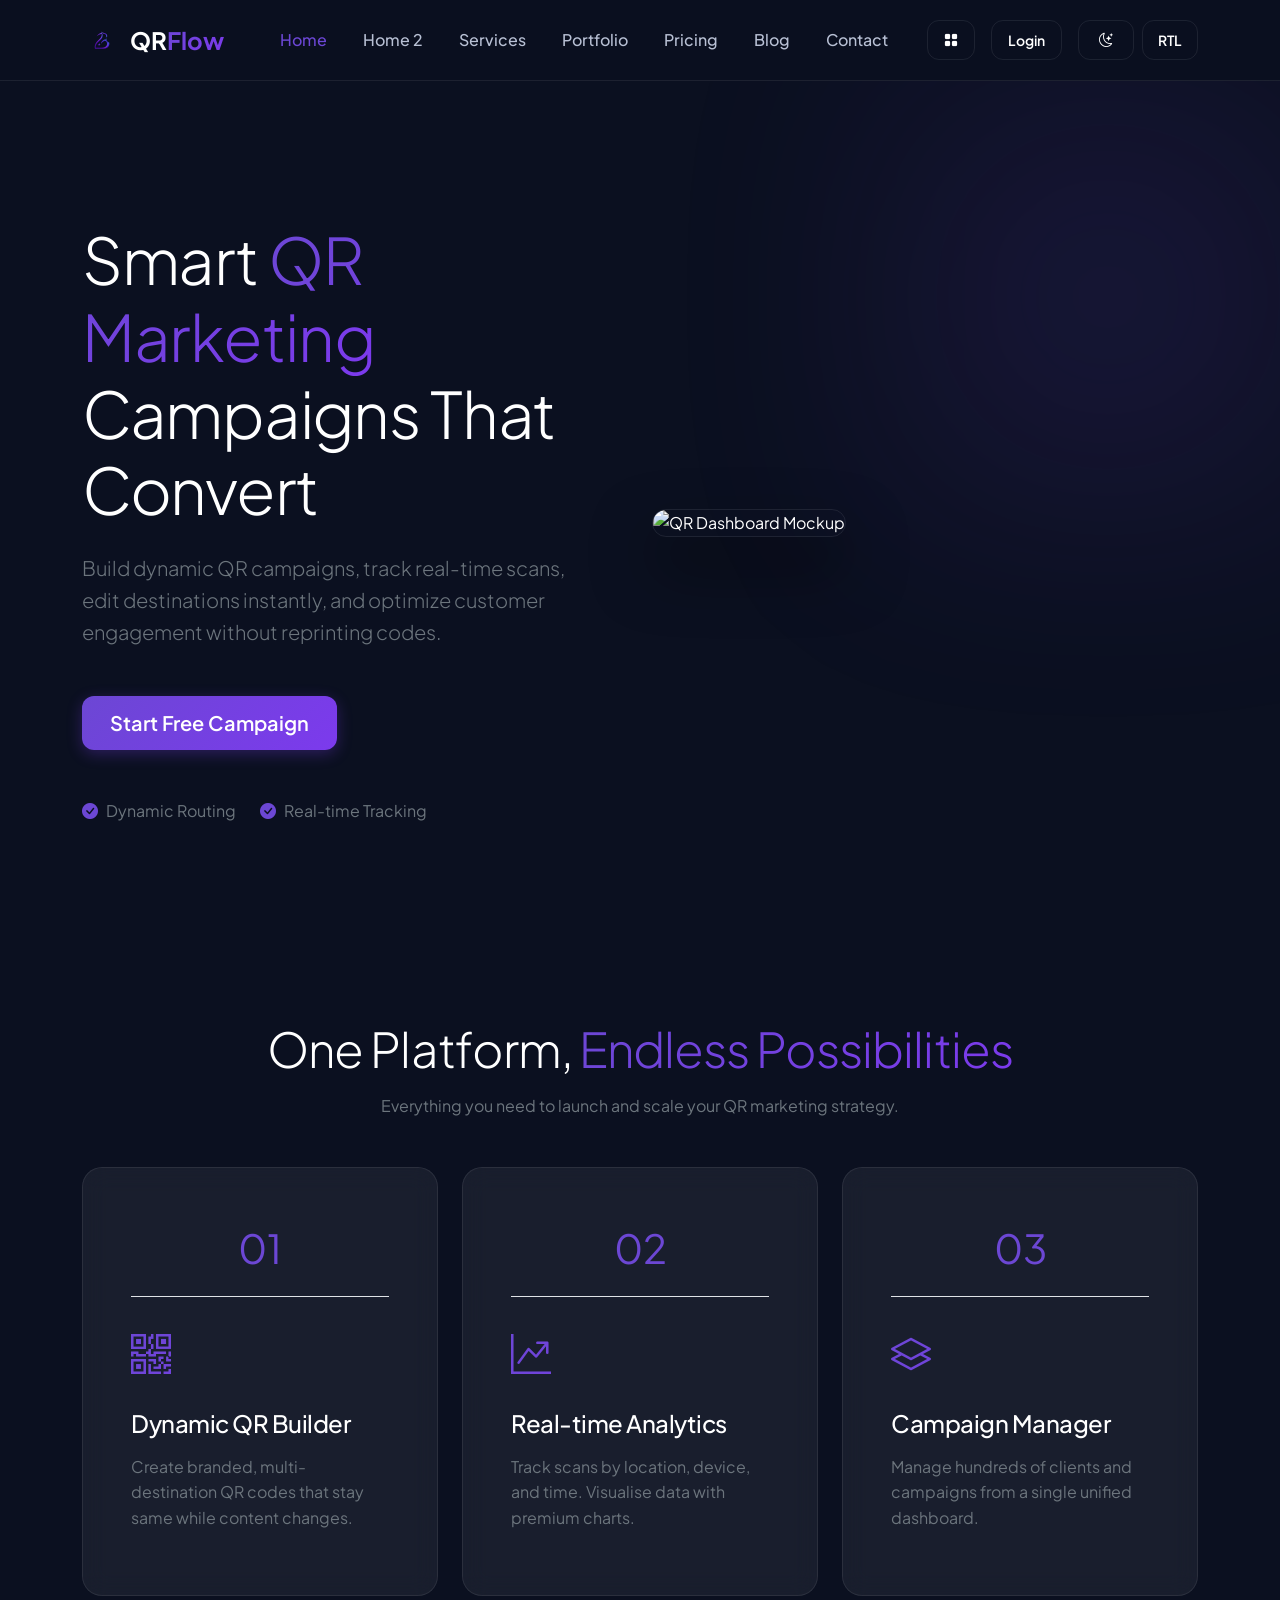
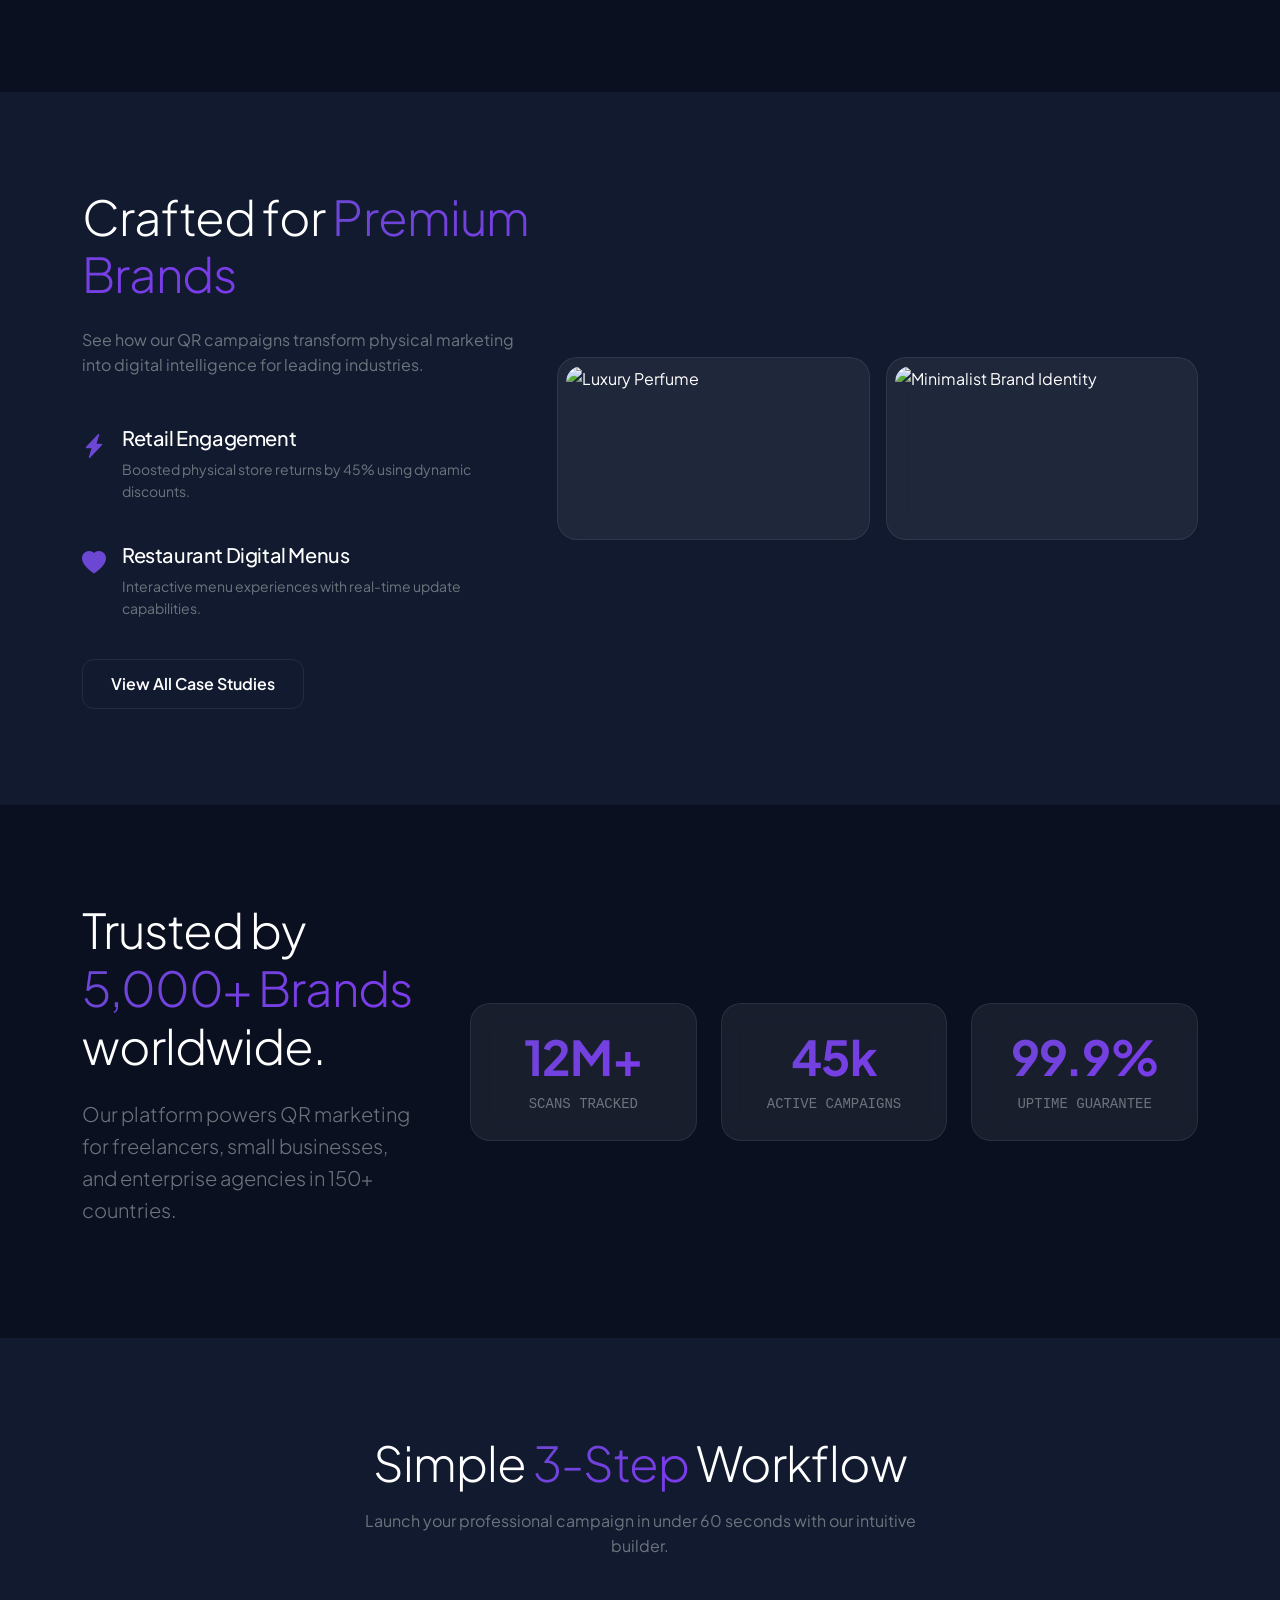
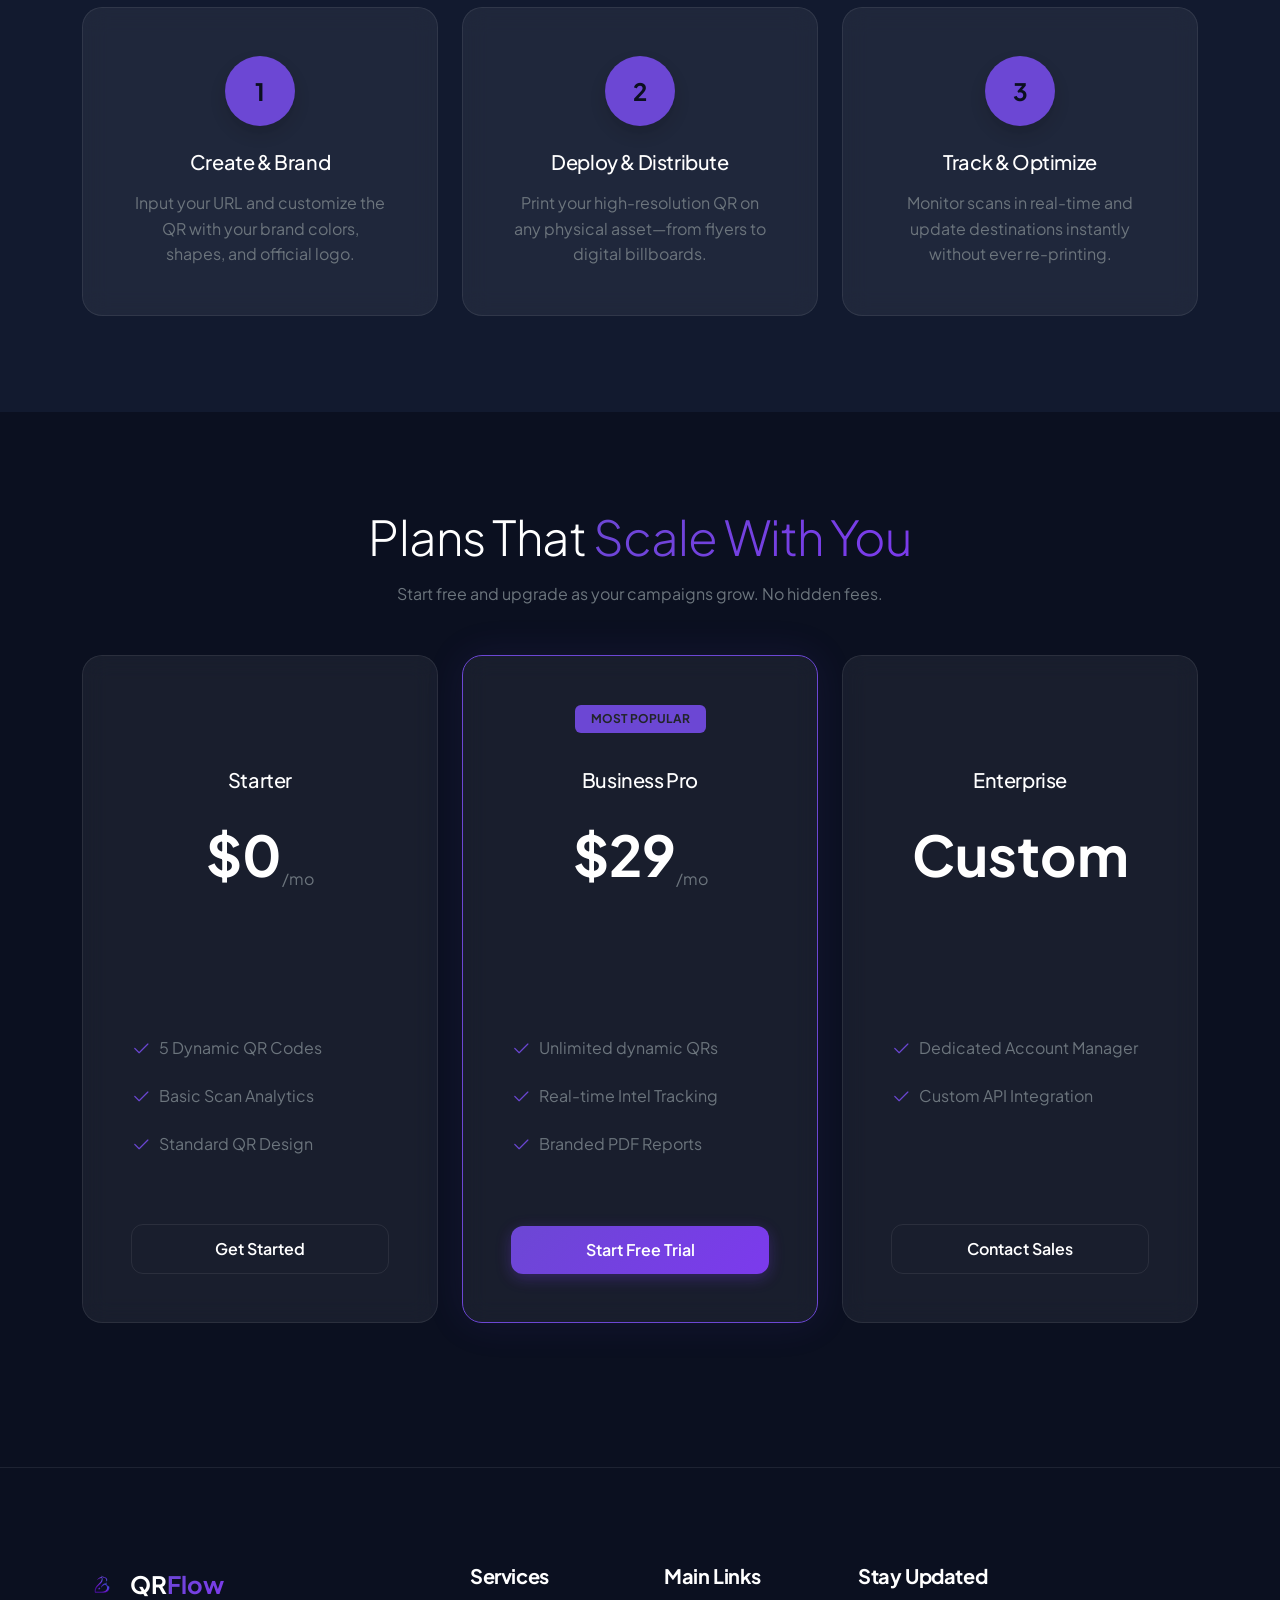
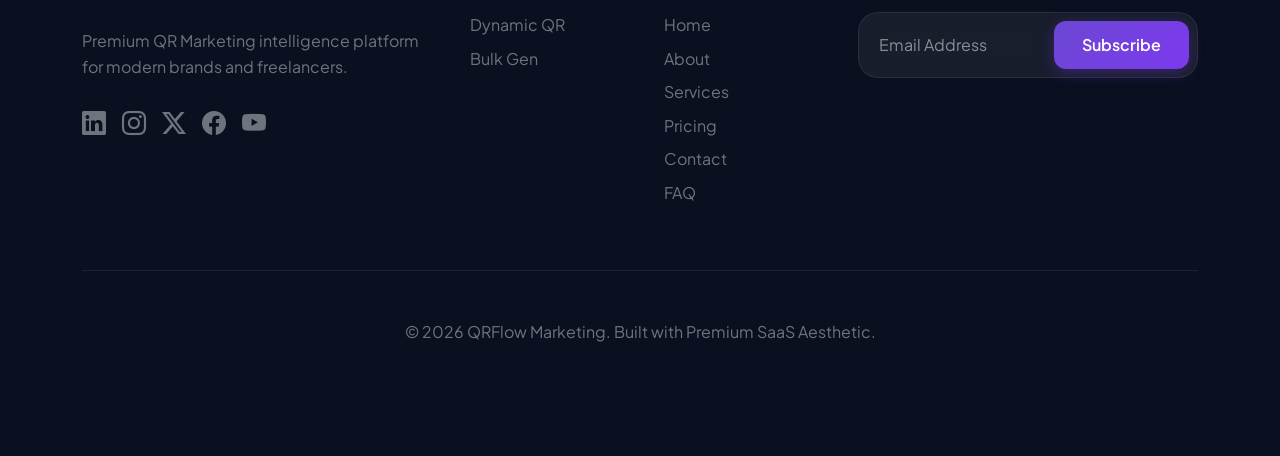
==== commit d8b2fbeb: "Fix responsive header behavior and add footer main navigation links" ====
--- a/index.html
+++ b/index.html
@@ -363,10 +363,14 @@
                     </ul>
                 </div>
                 <div class="col-6 col-lg-2">
-                    <h5 class="mb-4">Company</h5>
+                    <h5 class="mb-4">Main Links</h5>
                     <ul class="list-unstyled text-secondary">
-                        <li class="mb-2"><a href="#" class="text-decoration-none text-secondary">Portfolio</a></li>
-                        <li class="mb-2"><a href="#" class="text-decoration-none text-secondary">Pricing</a></li>
+                        <li class="mb-2"><a href="index.html" class="text-decoration-none text-secondary">Home</a></li>
+                        <li class="mb-2"><a href="index.html#about" class="text-decoration-none text-secondary">About</a></li>
+                        <li class="mb-2"><a href="services.html" class="text-decoration-none text-secondary">Services</a></li>
+                        <li class="mb-2"><a href="pricing.html" class="text-decoration-none text-secondary">Pricing</a></li>
+                        <li class="mb-2"><a href="contact.html" class="text-decoration-none text-secondary">Contact</a></li>
+                        <li class="mb-2"><a href="index.html#faq" class="text-decoration-none text-secondary">FAQ</a></li>
                     </ul>
                 </div>
                 <div class="col-lg-4">
--- a/assets/css/style.css
+++ b/assets/css/style.css
@@ -152,6 +152,54 @@
 
     .navbar-custom .navbar-nav .nav-link {
         white-space: nowrap;
+    }
+}
+
+@media (max-width: 1199.98px) {
+    .navbar-custom .navbar-collapse {
+        margin-top: 12px;
+        padding-top: 12px;
+        border-top: 1px solid var(--border-color);
+    }
+
+    .navbar-custom .navbar-nav {
+        margin-bottom: 12px;
+        gap: 4px;
+    }
+
+    .navbar-custom .navbar-nav .nav-link {
+        margin: 0;
+        padding: 10px 0;
+    }
+
+    .navbar-custom .navbar-collapse > .d-flex.align-items-center.gap-3 {
+        width: 100%;
+        flex-wrap: wrap;
+        gap: 10px !important;
+    }
+
+    .navbar-custom .navbar-collapse > .d-flex.align-items-center.gap-3 > .d-flex.gap-2 {
+        margin-left: 0 !important;
+    }
+}
+
+@media (min-width: 768px) and (max-width: 1199.98px) {
+    .navbar-custom .container {
+        position: relative;
+    }
+
+    .navbar-custom .navbar-collapse {
+        position: absolute;
+        top: calc(100% + 8px);
+        right: 0;
+        left: auto;
+        width: min(360px, calc(100vw - 2rem));
+        z-index: 1100;
+        margin-top: 0;
+        padding: 14px;
+        border: 1px solid var(--border-color);
+        border-radius: 14px;
+        background: rgba(11, 16, 32, 0.98);
     }
 }
 
